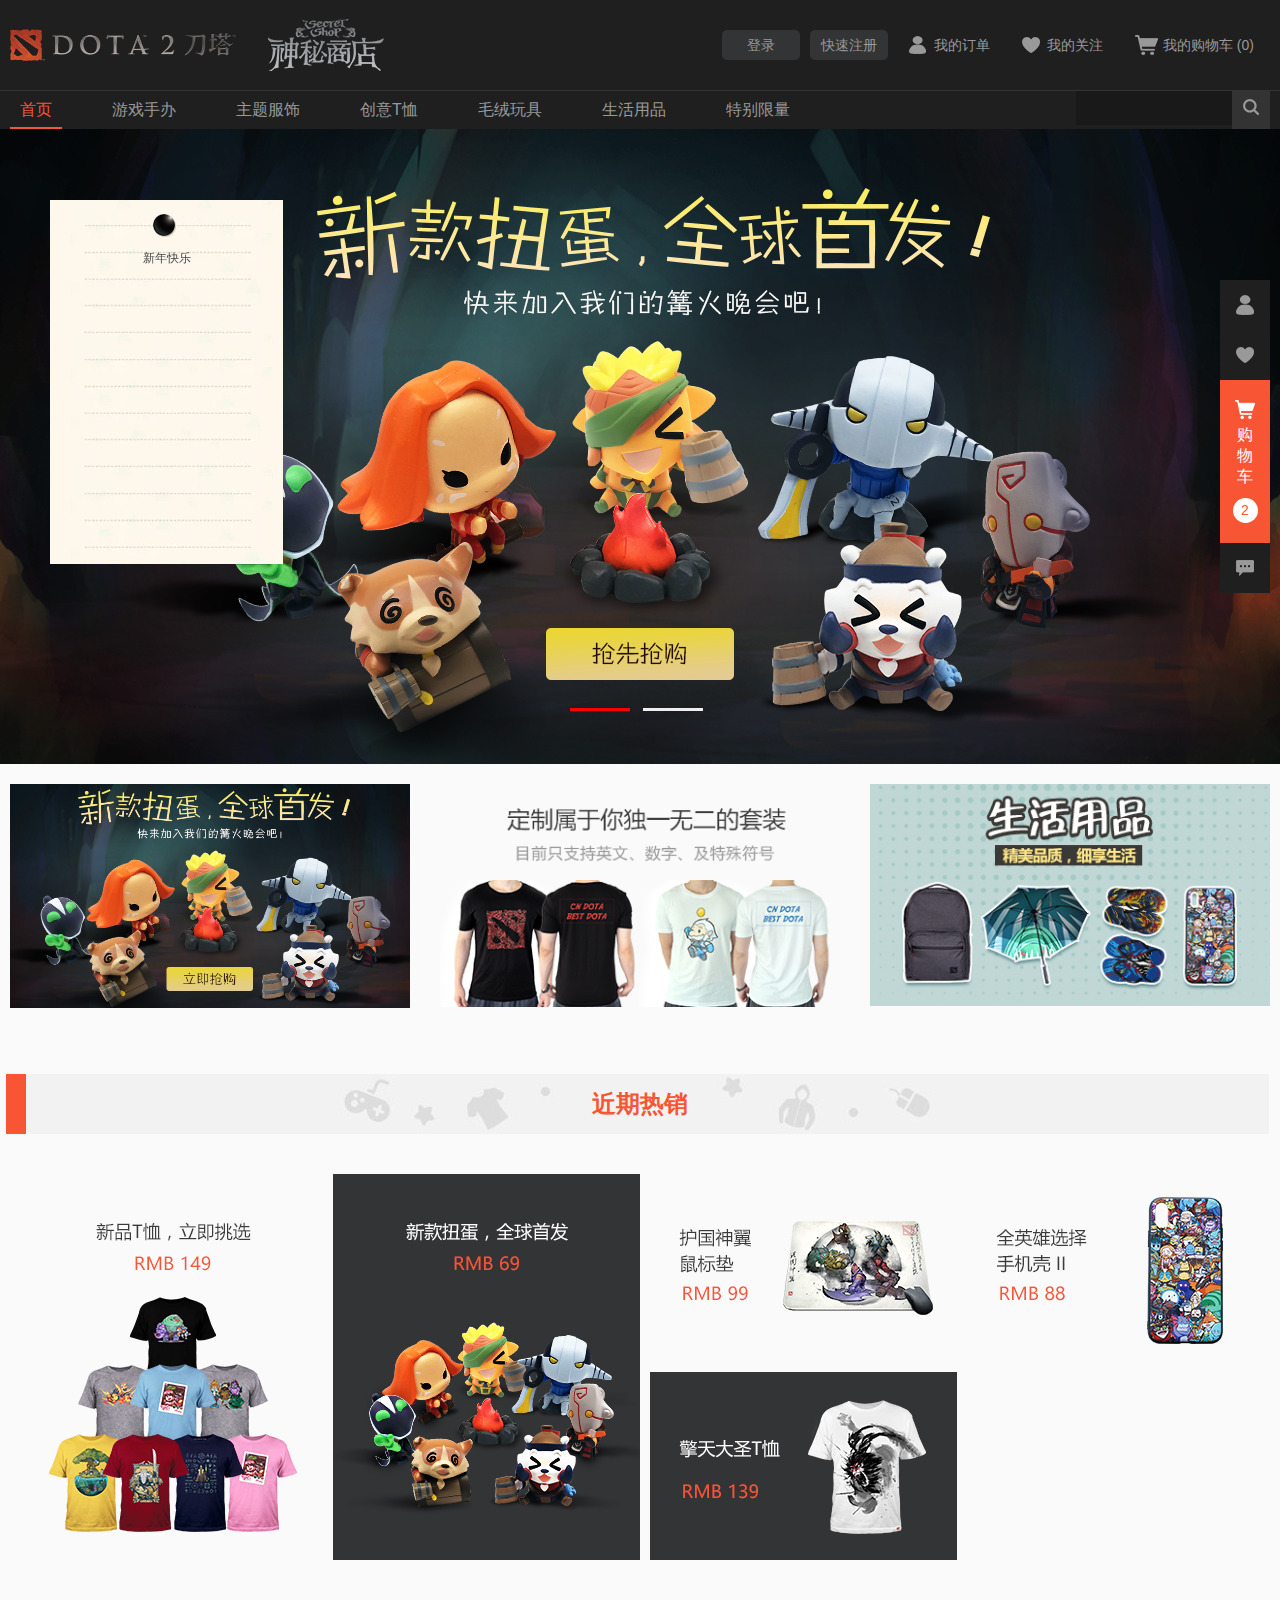
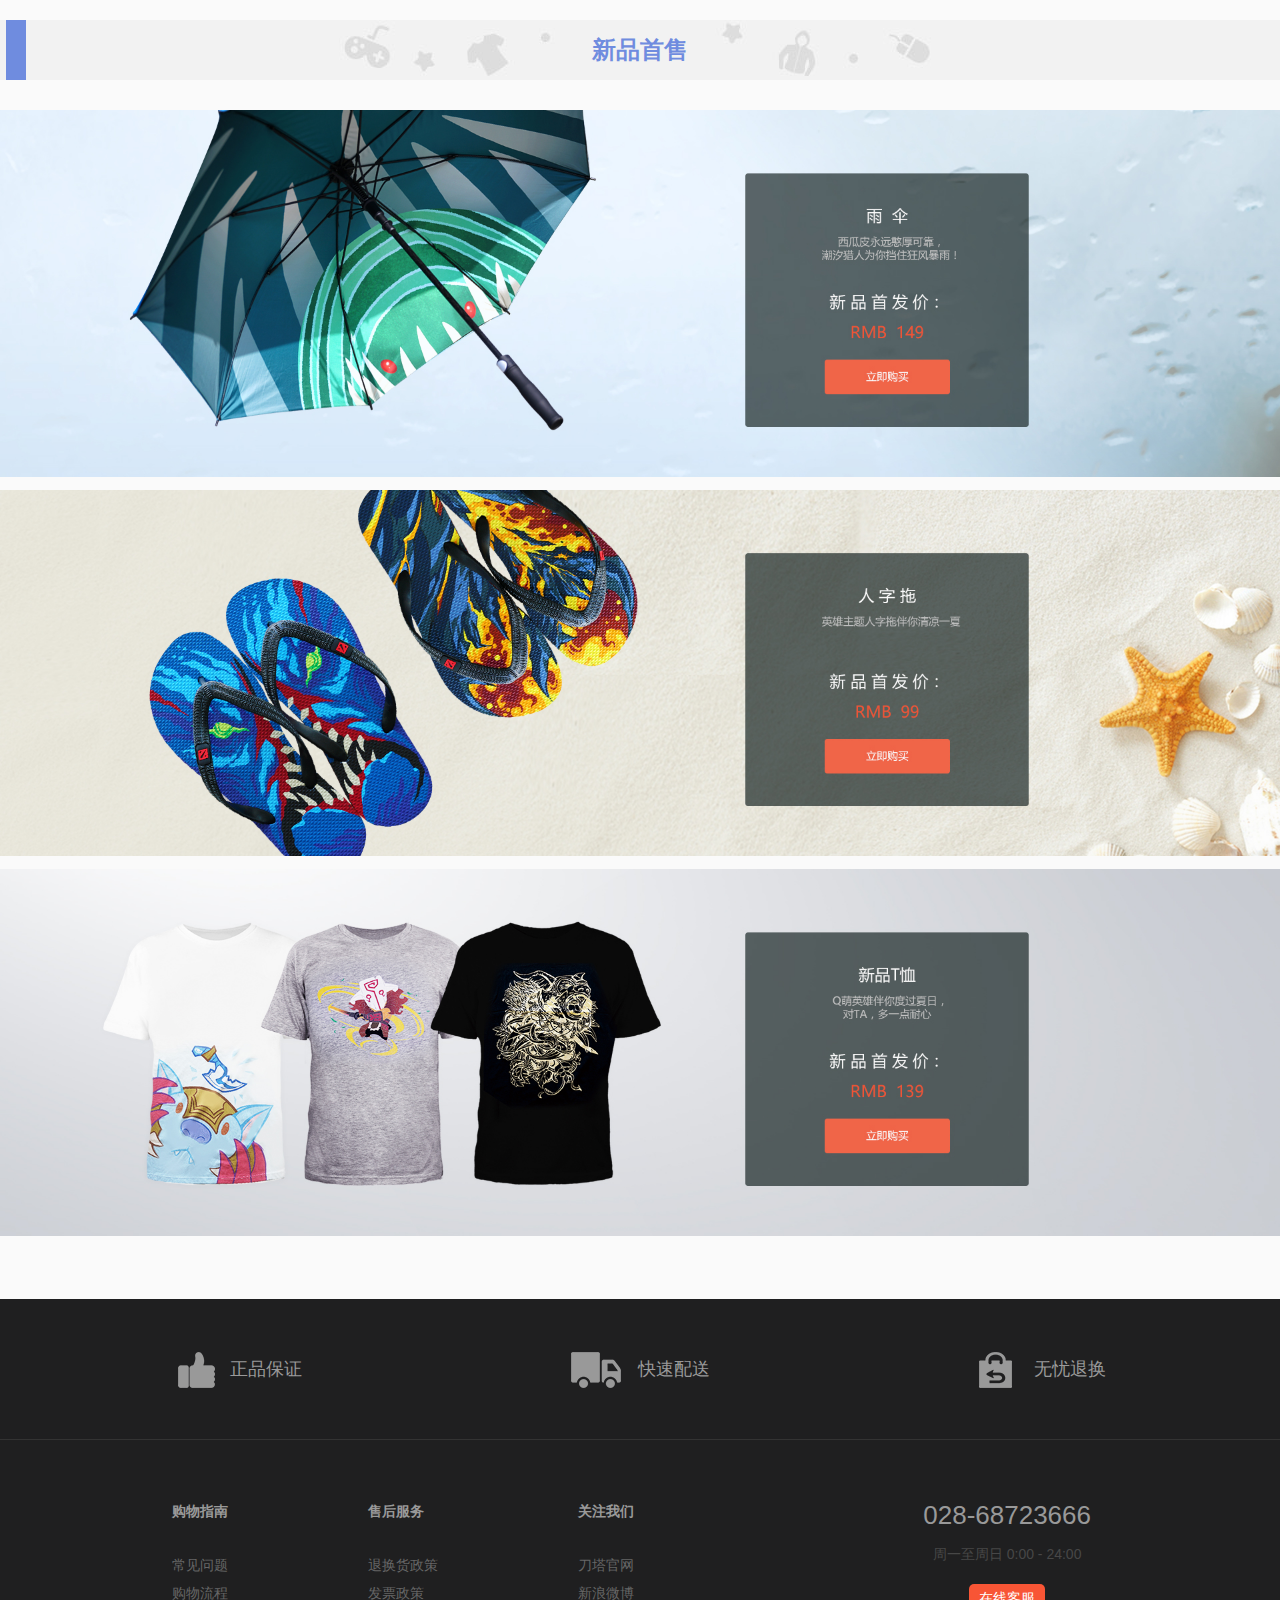
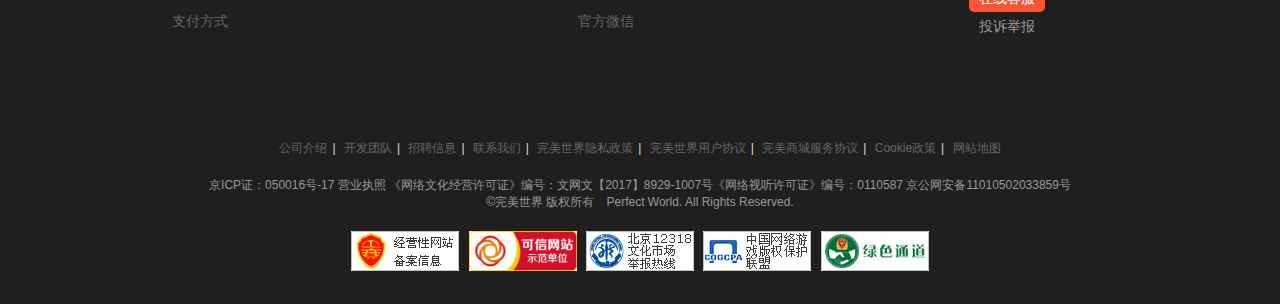
==== header.html @ 1861aa09 "首页提示框造型" ====
<!DOCTYPE html>
<html lang="en">
<head>
    <meta charset="UTF-8">
    <meta name="viewport" content="width=device-width, initial-scale=1.0">
    <meta http-equiv="X-UA-Compatible" content="ie=edge">
    <meta name="author" content="Design:Yimei.Xu;Web Layout:Jiangbo.Yuan">
    <title>首页</title>
    <link rel="stylesheet" href="css/dota2_base.css">
    <link rel="stylesheet" href="css/header.css">
</head>
<body>
    <div class="wrap_dota2">
        <div class="wrap_dota2-top-col">
            <div class="wrap_dota2-top">
                <div class="wrap_dota2-logo-dota2">
                    <a href="index.html" target="_blank">
                        <img src="img/index/header/logo-dota2.png" alt="">
                    </a>
                </div>
                <div class="wrap_dota2-logo-shop">
                    <a href="/" target="_blank">
                        <img src="img/index/header/logo-shop.png" alt="">
                    </a>
                </div>
                <div class="wrap_dota2-user-info">
                    <span class="dota2_user_info">
                        <a href="javascript:;" class="user-info-btn user-reg needLogin">登录</a>
                        <a href="#" class="user-info-btn user-reg">快速注册</a>
                    </span>
                    <a href="/user/order" class="myorder needLogin" target="_blank">我的订单</a>
                    <a href="/user/order" class="myfavorite needLogin" target="_blank">我的关注</a>
                    <a href="/user/order" class="mycart top_cart_btn" target="_blank">我的购物车 (<span class="cartNum">0</span>)</a>
                </div>
                <div class="mycart-list top_cart_list">
                    <p class="default">购物车里暂无商品</p>
                </div>
            </div>
            <div class="wrap_dota2-top-nav">
                <a href="/" class="on">首页</a>
                <a href="#">游戏手办</a>
                <a href="#">主题服饰</a>
                <a href="#">创意T恤</a>
                <a href="/product/list?cid=2">毛绒玩具</a>
                <a href="/product/list?cid=3">生活用品</a>
                <a href="/product/list?cid=4">特别限量</a>
                <div class="wrap_dota2-top-search">
                    <input type="text" data-old-key value="">
                    <a href="javascript:;" class="btn-search"></a>
                </div>
            </div>
        </div>
        <div class="wrap_dota2-float-nav">
            <a href="/user/profile" target="_blank" title="个人中心" class="float-nav-btn float-nav-people needLogin"></a>
            <a href="/user/fav" target="_blank" title="我的关注" class="float-nav-btn float-nav-heart needLogin"></a>
            <a href="/cart/" target="_blank" class="float-nav-shop-btn">
                购<br>物<br>车<span class="cartNum">2</span>
            </a>
            <a href="#" title="在线客服" class="float-nav-btn float-nav-talk needLogin"></a>
        </div>
        <div class="lunbo-banner">
            <div class="lunbo-box">
                <ul>
                    <li class="show">
                        <a href="#">
                            <img src="img/index/lunbo01.jpg" alt="">
                        </a>
                    </li>
                    <li>
                        <a href="#">
                            <img src="img/index/lunbo02.jpg" alt="">
                        </a>
                    </li>
                </ul>
                <div class="ind">
                    <span class="on"></span>   
                    <span></span>
                </div>
            </div>
        </div>
        <div class="new-goods">
            <ul>
                <li>
                    <a href="#">
                        <img src="img/index/g01.png" alt="">
                    </a>
                </li>
                <li>
                    <a href="#">
                        <img src="img/index/g02.png" alt="">
                    </a>
                </li>
                <li>
                    <a href="#">
                        <img src="img/index/g03.jpg" alt="">
                    </a>
                </li>
            </ul>
        </div>
        <div class="hot-products">
            <div class="title">近期热销</div>
            <div class="products">
                <a href="#"><img src="img/index/rx01.jpg" alt=""></a>
                <a href="#"><img src="img/index/rx02.jpg" alt=""></a>
                <a href="#"><img src="img/index/rx03.jpg" alt=""></a>
                <a href="#"><img src="img/index/rx04.jpg" alt=""></a>
                <a href="#"><img src="img/index/rx05.jpg" alt=""></a>
            </div>
        </div>
        <div class="first-sale">
            <div class="title-bg"> 
                <div class="title">新品首售</div>
            </div>
            <ul>
                <li><a href="#"><img src="img/index/new01.jpg"></a></li>
                <li><a href="#"><img src="img/index/new02.jpg"></a></li>
                <li><a href="#"><img src="img/index/new03.jpg"></a></li>
            </ul>
        </div>
    </div>
    <!--左侧悬浮提示框-->
    <div class="float-left-prompt">
        <div class="prompt-title">
            新年快乐
        </div>
        <div class="prompt-content"></div>
    </div>
    <!--页脚-->
    <footer class="footer">
        <div class="top-outer">
            <div class="top-inner">
                <ul>
                    <li>
                        <img src="img/index/icon-zan.png">
                        <span>正品保证</span>
                    </li>
                    <li>
                        <img src="img/index/icon-car.png">
                        <span>快速配送</span>
                    </li>
                    <li>
                        <img src="img/index/icon-change.png">
                        <span>无忧退换</span>
                    </li>
                </ul>
            </div>
        </div>
        <div class="middle-outer">
            <ul>
                <li>
                    <h4>购物指南</h4>
                    <ul>
                        <li><a href="#">常见问题</a></li>
                        <li><a href="#">购物流程</a></li>
                        <li><a href="#">支付方式</a></li>
                    </ul>
                </li>
                <li>
                    <h4>售后服务</h4>
                    <ul>
                        <li><a href="#">退换货政策</a></li>
                        <li><a href="#">发票政策</a></li>
                    </ul>
                </li>
                <li>
                    <h4>关注我们</h4>
                    <ul>
                        <li><a href="#">刀塔官网</a></li>
                        <li><a href="#">新浪微博</a></li>
                        <li><a href="#">官方微信</a></li>
                    </ul>
                </li>
            </ul>
            <div class="contact-info">
                <h3>028-68723666</h3>
                <p>周一至周日 0:00 - 24:00</p>
                <div><a href="#" class="kf">在线客服</a></div>
                <div><a href="#">投诉举报</a></div>
            </div>
        </div>
        <div class="bottom-outer">
            <p>
                <a href="#">公司介绍</a><span>|</span>
                <a href="#">开发团队</a><span>|</span>
                <a href="#">招聘信息</a><span>|</span>
                <a href="#">联系我们</a><span>|</span>
                <a href="#">完美世界隐私政策</a><span>|</span>
                <a href="#">完美世界用户协议</a><span>|</span>
                <a href="#">完美商城服务协议</a><span>|</span>
                <a href="#">Cookie政策</a><span>|</span>
                <a href="#">网站地图</a>
            </p>
            <p>京ICP证：050016号-17 营业执照 《网络文化经营许可证》编号：文网文【2017】8929-1007号《网络视听许可证》编号：0110587 京公网安备11010502033859号<br>
                ©完美世界 版权所有　Perfect World. All Rights Reserved.</p>
            <p>
                <a href="#"><img src="img/index/copyright01.jpg"></a>
                <a href="#"><img src="img/index/copyright02.jpg"></a>
                <a href="#"><img src="img/index/copyright03.jpg"></a>
                <a href="#"><img src="img/index/copyright04.jpg"></a>
                <a href="#"><img src="img/index/copyright05.jpg"></a>
            </p>
        </div>
    </footer>
    <script src="./js/jquery-1.11.3.js"></script>
    <script src="./js/header.js"></script>
</body>
</html>
---- css/dota2_base.css ----
html,body,div,p,h1,h2,h3,h4,h5,h6,ul,ol,li,pre,dl,dt,dd,form,input,button,textarea,option,img,a,select,textarea,span,em,strong,b,i{
    margin:0;padding:0;
}
ul,li,div,dl,dt,dd{
    list-style:none;
}
html,body{
    width:100%;
    height:100%;
}
body{
    font-size:12px;
    font-family: "Microsoft YaHei",Verdana,Geneva,sans-serif,\5b8b\4f53;
    background-color:#fafafa;
    min-width:1260px;
    color:#474747;
}
a{
    outline:0;
    text-decoration: none;
}
a:hover,a.on{
    text-decoration:none;
    color:#e90404;
}
textarea,input{
    resize:none;
    outline:0;
}
h1,h2,h3,h4,h5,h6,button,input,select,textarea{
    font-size:100%;
    font-weight:normal;
}
---- css/header.css ----
.wrap_dota2{
    min-width:1260px;
    max-width:1920px;
    margin:124px auto 0;
    overflow:hidden;
}
/************************1.顶部导航栏*/
.wrap_dota2-top-col{
    width:100%;
    position:fixed;
    top:0;
    left:0;
    z-index:1000;
    background-color:#1f1f20;
    min-width:1260px;
}
/********1.1 顶部log部分*/
.wrap_dota2-top{
    width:100%;
    height:90px;
    position:relative;
    border-bottom:1px solid #333;
}
/*  dota2 logo*/
.wrap_dota2-logo-dota2{
    position:absolute;
    left:50%;
    top:50%;
    width:226px;
    height:32px;
    margin-top: -16px;
    margin-left:-630px;
}
/* 神秘商店 logo*/
.wrap_dota2-logo-shop{
    position:absolute;
    left:50%;
    top:50%;
    width:132px;
    height:64px;
    margin-left:-380px;
    margin-top:-32px;
}
/* 右侧a标签:span(2个a标签，按钮)和3个a标签*/
.wrap_dota2-user-info{
    position: absolute;
    top:50%;
    right:50%;
    height:30px;
    line-height:30px;
    margin-top:-15px;
    margin-right:-630px;
}
/* span中的的a标签按钮设置统一的样式*/
.wrap_dota2-user-info a{
    float:left;             /*统一变为块级元素*/
    color:#999;
    font-size:14px;
    margin:0 16px;
    height:100%;
}
/*user-reg:背景颜色和字体颜色*/
.wrap_dota2-user-info a.user-reg{
    background-color:#333435;
    color:#999;
}
/*user-reg:鼠标悬停时的样式:橘红色背景、白色字体*/
/*两个按钮由user-reg统一设置*/
.wrap_dota2-user-info a.user-reg:hover{
    background-color:#f85535;
    color:#fff;
}
.wrap_dota2-user-info a.user-info-btn{
    margin:0 5px;
    width:78px;
    border-radius:5px;
    font-size:14px;
    text-align:center;
}
/*span 后的a标签样式*/
.wrap_dota2-user-info .myorder{
    background:url("../img/index/header/icon-people2.png") 0 50% no-repeat;
    padding-left:25px;
}
.wrap_dota2-user-info .myfavorite{
    background:url("../img/index/header/icon-heart.png") 0 50% no-repeat;
    padding-left:25px;
}
.wrap_dota2-user-info .mycart{
    background:url("../img/index/header/icon-cart.png") 0 50% no-repeat;
    padding-left:28px;
}
/*span 后的a标签鼠标悬停时的样式：更换背景图，字体颜色*/
.wrap_dota2-user-info .myorder:hover{
    background:url("../img/index/header/icon-people2-hov.png") 0 50% no-repeat;
    color:#f85535;
}
.wrap_dota2-user-info .myfavorite:hover{
    background:url("../img/index/header/icon-heart-hov2.png") 0 50% no-repeat;
    color:#f85535;
}
.wrap_dota2-user-info .mycart:hover,.wrap_dota2-user-info .on{
    background:url("../img/index/header/icon-cart-hov.png") 0 50% no-repeat;
    color:#f85535;
}
/*隐藏的购物车片段*/
.wrap_dota2-top .mycart-list{
    display:none;
    width:350px;
    min-height:100px;
    top:91px;
    right:50%;
    margin-right:-630px;
    position:absolute;
    background:#282829;
    z-index:100;
}
.wrap_dota2-top .mycart-list .default{
    text-align:center;
    line-height:100px;
    color:#999;
}
/********1.2 底部导航部分*/
.wrap_dota2-top-nav{
    width:1260px;
    height:38px;
    margin:0 auto;
    line-height:38px;
    overflow: hidden;
}
/*nav中的a标签统一样式*/
.wrap_dota2-top-nav a{
    float:left;
    margin-right:40px;
    padding:0 10px;
    height:38px;
    text-align: center;
    color:#999;
    font-size:16px;
    position:relative;
}
/*左边导航*/
.wrap_dota2-top-nav a:hover,.wrap_dota2-top-nav a.on{
    color:#f85535;
}
.wrap_dota2-top-nav a:hover:after,.wrap_dota2-top-nav a.on:after{
    display:block;
    content:'';
    position: absolute;
    left:0;
    bottom:0;
    width:100%;
    height:2px;
    background-color: #f85535;
}
/*右边搜索框*/
.wrap_dota2-top-search{
    float:right;
    margin-left:30px;
}
.wrap_dota2-top-search input{
    float:left;
    width:156px;
    height:34px;
    line-height:34px;
    background-color:#191919;
    border:0;
    color:#666;
    text-indent:15px;
}
.wrap_dota2-top-search a{
    margin:0;
    width:38px;
    height:38px;
    background: #333 url("../img/index/header/icon-search.png") no-repeat center 8px;
    padding:0;
}
/************************2.右侧购物车浮动框*/
.wrap_dota2-float-nav{
    position:fixed;
    top:50%;
    right:10px;
    width:50px;
    margin-top:-170px;
    overflow: hidden;
    z-index:999;
}
/*浮动导航中a的样式：浮动变为块，宽50px*/
.wrap_dota2-float-nav a{
    float:left;
    width:50px;
}
/*float-nav-btn 高50px,背景颜色，背景重复，背景居中*/
.wrap_dota2-float-nav a.float-nav-btn{
    height:50px;
    background-color:#1f1f20;
    background-repeat:no-repeat;
    background-position: center;
} 
/*2.1背景图片*/
.wrap_dota2-float-nav a.float-nav-people{
    background-image:url("../img/index/header/icon-people.png");
}
.wrap_dota2-float-nav a.float-nav-people:hover{
    background-image:url("../img/index/header/icon-people-hov.png");
}
/*2.2背景图片*/
.wrap_dota2-float-nav a.float-nav-heart{
    background-image:url("../img/index/header/icon-heart.png");
}
.wrap_dota2-float-nav a.float-nav-heart:hover{
    background-image:url("../img/index/header/icon-heart-hov.png");
}
/*2.3购物车*/
.wrap_dota2-float-nav a.float-nav-shop-btn{
    padding:45px 0 20px;
    background:#f85535 url("../img/index/header/icon-shop.png") center 20px no-repeat;
    color:#fff;
    text-align:center;
    font-size:16px;
}
.wrap_dota2-float-nav a.float-nav-shop-btn:hover{
    background-color:#ff7357;
}
.wrap_dota2-float-nav a.float-nav-shop-btn span{
    margin:10px auto 0;
    display:block;
    font-size:14px;
    color:#f85535;
    background-color:#fff;
    width:25px;
    height:25px;
    border-radius:50%;
    text-align:center;
    line-height: 25px;
}
/*2.4客服*/
.wrap_dota2-float-nav a.float-nav-talk{
    background-image:url("../img/index/header/icon-talk.png");
}
.wrap_dota2-float-nav a.float-nav-talk:hover{
    background-image:url("../img/index/header/icon-talk-hov.png");
}

/**轮播图**/
.lunbo-banner{
    width:100%;
    height:640px;
    position: relative;
    overflow: hidden;
}
.lunbo-banner .lunbo-box{
    position: absolute;
    left:50%;
    top:0;
    width:1920px;
    margin-left:-960px;
    height:100%;
}
.lunbo-box li{
    position: absolute;
    top:0;
    left:0;
    display:none;
}
.lunbo-box li.show{
    display:block;
}
.lunbo-box li img{
    width:100%;
    height: 640px;
}
.lunbo-box .ind{
    position: absolute;
    bottom:50px;
    left:50%;
    margin-left:-70px;
}
.lunbo-box .ind>span{
    width:60px;
    height:3px;
    background-color:#eee;
    display: inline-block;
    margin-right:10px;
}
.lunbo-box .ind>span.on{
    background-color:red;
}
/**/
.new-goods{
    width:1260px;
    overflow:hidden;
    margin:20px auto;
}
.new-goods::before{
    content:"";
    display: table;
}
.new-goods li{
    width:400px;
    height:230px;
    float:left;
    margin-right:30px;
    overflow-x:hidden;
}
.new-goods li:nth-child(3){
    margin-right:0px;
}
.new-goods li img{
    width:100%;
}
.new-goods li:hover img{
    transform: scale(1.02);
}
/***************近期热销栏************/
.hot-products{
    width:1268px;
    margin:60px auto 0;
    overflow: hidden;
}
.title{
    text-align:center;
    font-size:24px;
    font-weight: bold;
    color:#f85535;
    height:60px;
    line-height:60px;
    background:url(../img/index/title-bg.jpg) center center no-repeat;
    position: relative;
    margin-bottom:30px;
}
.title::before{
    content:"";
    display:block;
    width:20px;
    height:100%;
    background-color:#f85535;
    position: absolute;
    top:0;left:0;
}
.hot-products .products{
    width:1268px;
    overflow: hidden;
}
.hot-products .products img{
    float:left;
    margin-left:10px;
    margin-top:10px;
}
.hot-products .products img:hover{
    transform:scale(1.02);
}
/***************新品首售栏************/
.first-sale{
    margin: 60px 0px;
}
.first-sale .title-bg{
    width:100%;
    background-color:#f2f2f2;
}
.first-sale .title{
    width:1268px;
    color:#6f8cdf;
    margin:0 auto 30px;
}
.first-sale .title::before{
    background-color:#6f8cdf;
}
.first-sale li{
    margin:10px auto 0;
}
.first-sale img{
    width:100%;
}
/**************左侧悬浮框*********/
.float-left-prompt{
    width:193px;
    height:265px;
    position:fixed;
    top:200px;
    left:50px;
    padding:50px 20px;
    background:url(../img/index/bull_bg.png) no-repeat center top;
    text-align:center;
}

/**************footer*********/
.footer{
    width:100%;
    background-color:#1f1f20;
    overflow: hidden;
}
/***三部分：第一部分*******/
.top-outer{
    width:100%;
    height:100px;
    border-bottom:1px solid #333;
    padding:20px 0;
}
.top-outer
.top-inner{
    width:1200px;
    margin:0 auto;
}
.top-inner ul li{
    float:left;
    width:400px;
    height:100px;
    line-height:100px;
    text-align: center;
    font-size:18px;
    color:#999;
}
.top-inner ul li img{
    margin-right:10px;
    vertical-align: middle;
}
/***三部分：第二部分********/
.middle-outer{
    width:1200px;
    margin:60px auto 100px;
    overflow:hidden;
    font-size:14px;
}
/*左侧列表*/
.middle-outer>ul{
    margin-left:132px;
    float:left;
    margin-top:3px;
}
.middle-outer>ul>li{
    float:left;
    margin-right:140px;
}
.middle-outer>ul>li h4{
    margin-bottom:30px;
    color:#999;
    font-weight: bold;
}
.middle-outer li li{
    height:2em;
    line-height:2em;
}
.middle-outer li li>a{
    color:#666;
}
.middle-outer li li>a:hover{
    text-decoration: underline;
}
/*右侧联系方式*/
.contact-info{
    float:right;
    text-align: center;
    margin-right:149px;
}
.contact-info h3{
    color:#999;
    font-size:26px;
    margin-bottom: 15px;
}
.contact-info p{
    margin-bottom:20px;
}
.content-info div{
    text-align:center;
}
.contact-info a{
    display: inline-block;
    color:#999;
    height:2em;
    line-height:2em;
    padding:0 10px;
    border-radius: 5px;   
}
.contact-info a.kf{
    background-color:#f85535;
    color:#fff;
}
.contact-info a:hover{
    text-decoration: underline;
}
/*三部分：第三部分*/
.bottom-outer{
    width:1200px;
    margin:25px auto 30px;
    text-align:center;
}
.bottom-outer p:first-child span{
    margin-left:5px;
    margin-right:5px;
    color:#ddd;
}
.bottom-outer a{
    color:#666;
}
.bottom-outer a:hover{
    color:#e90404;
}
.bottom-outer p:first-child+p{
    margin:20px 0;
    color:#999;
}
.bottom-outer p:last-child a{
    margin:0 3px;
}
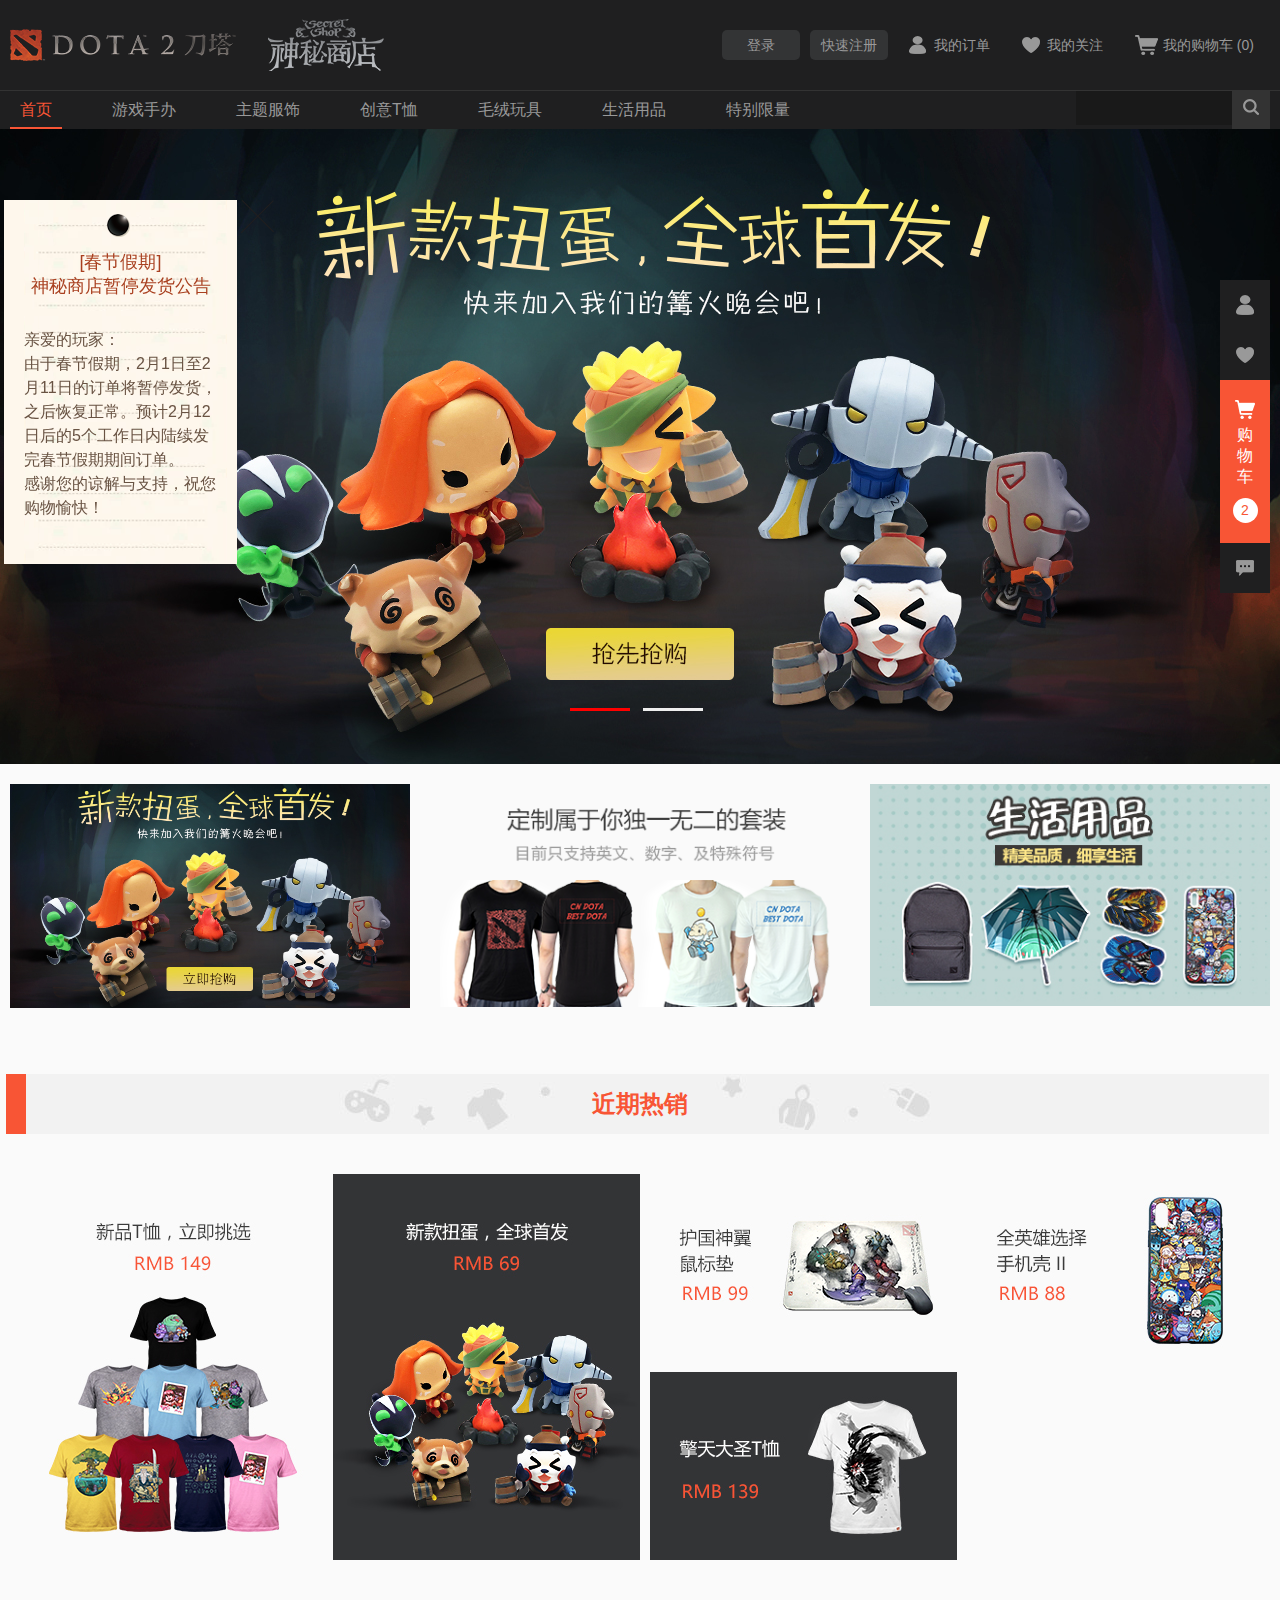
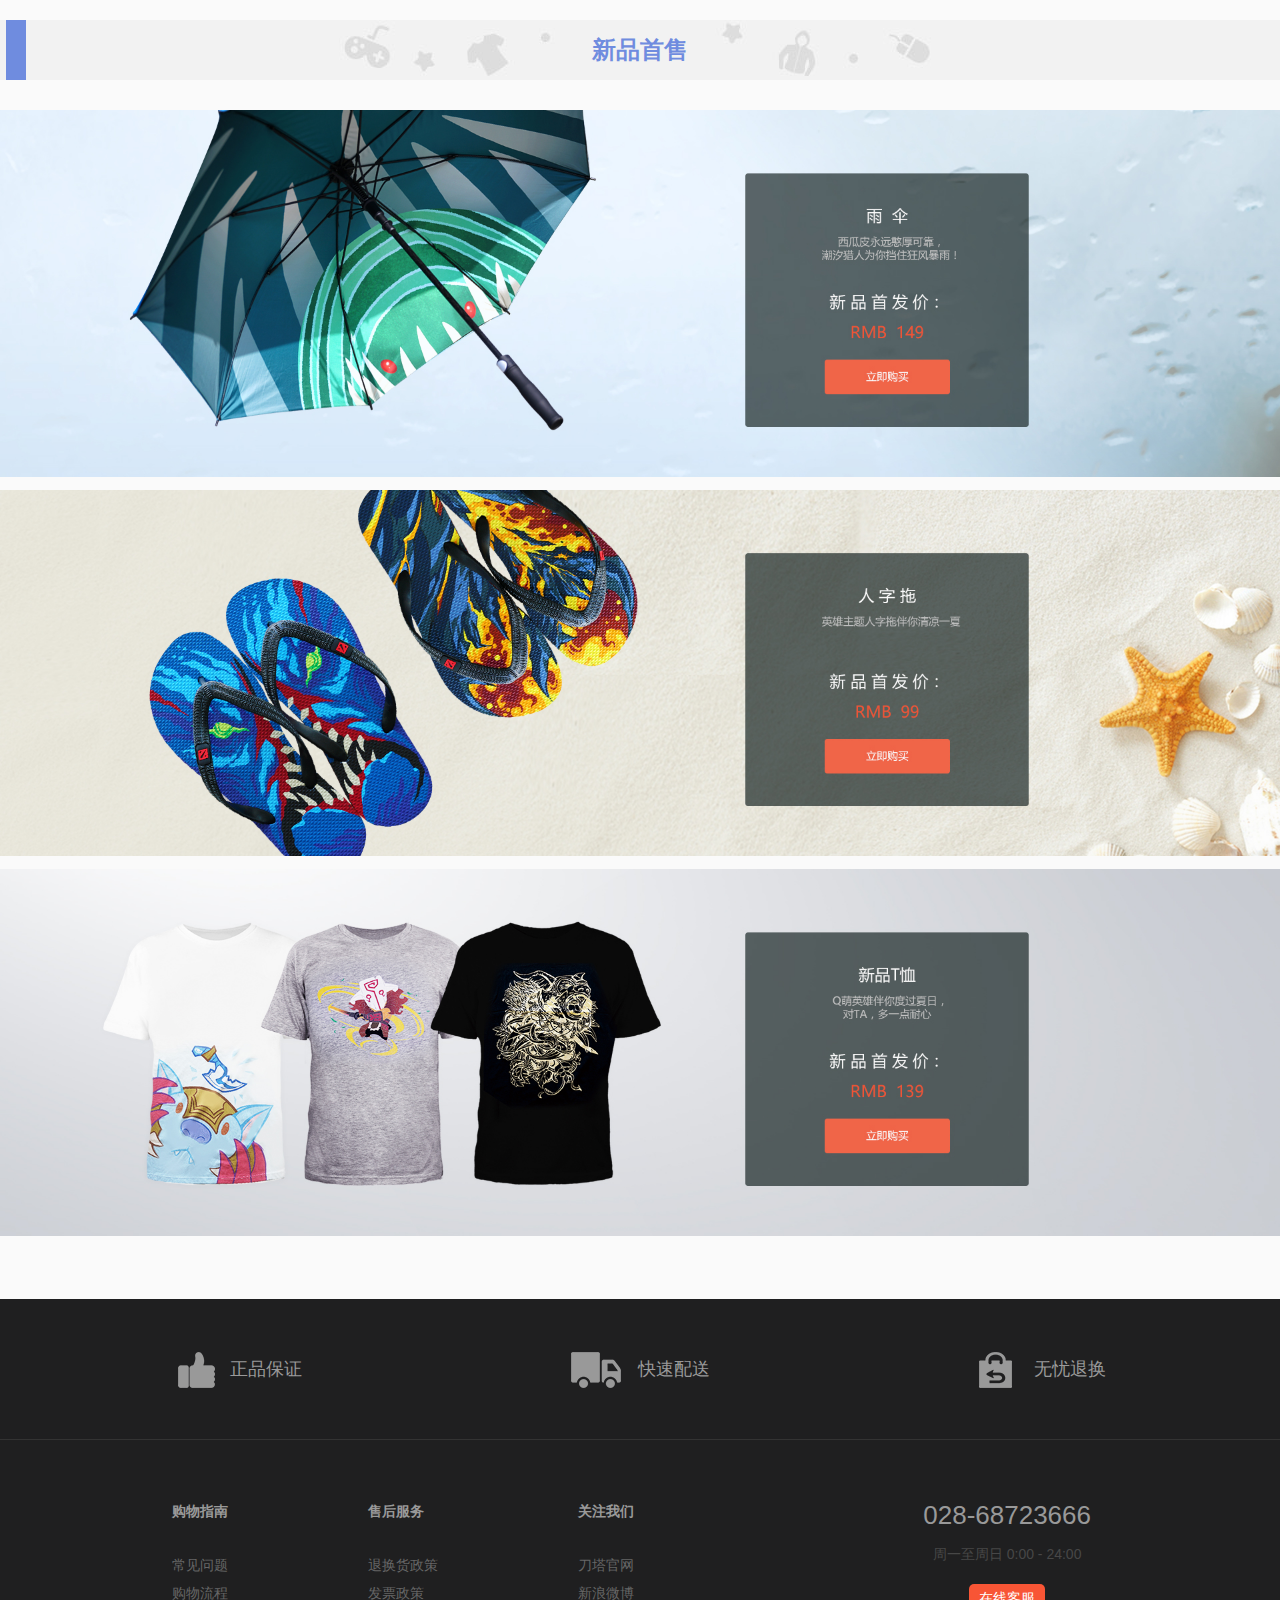
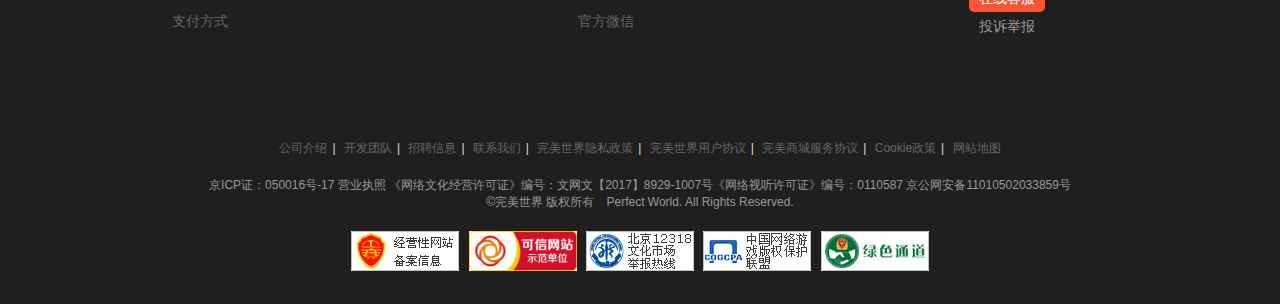
==== commit 536567a0: "完成公告，整理图片" ====
--- a/header.html
+++ b/header.html
@@ -120,10 +120,16 @@
     </div>
     <!--左侧悬浮提示框-->
     <div class="float-left-prompt">
+        <a href="javascript:;" class="close"></a>
         <div class="prompt-title">
-            新年快乐
-        </div>
-        <div class="prompt-content"></div>
+            [春节假期]<br>
+            神秘商店暂停发货公告
+        </div>
+        <div class="prompt-content">
+            亲爱的玩家：<br>
+            由于春节假期，2月1日至2月11日的订单将暂停发货，之后恢复正常。预计2月12日后的5个工作日内陆续发完春节假期期间订单。<br>
+            感谢您的谅解与支持，祝您购物愉快！          
+        </div>
     </div>
     <!--页脚-->
     <footer class="footer">
--- a/css/header.css
+++ b/css/header.css
@@ -375,15 +375,33 @@
 /**************左侧悬浮框*********/
 .float-left-prompt{
     width:193px;
-    height:265px;
+    height:292px;
     position:fixed;
     top:200px;
-    left:50px;
-    padding:50px 20px;
+    left:0;
+    padding:50px 24px;
     background:url(../img/index/bull_bg.png) no-repeat center top;
-    text-align:center;
-}
-
+}
+.float-left-prompt .close{
+    width:33px;
+    height:33px;
+    background:url("../img/index/left-float-close.png") no-repeat;
+    position: absolute;
+    top:0;
+    right:-33px;
+}
+.float-left-prompt .prompt-title{
+    font-size:18px;
+    line-height:24px;
+    color:#a94020;
+    text-align:center;
+    margin-bottom:30px;
+}
+.float-left-prompt .prompt-content{
+    font-size:16px;
+    line-height:24px;
+    color:#695343;
+}
 /**************footer*********/
 .footer{
     width:100%;
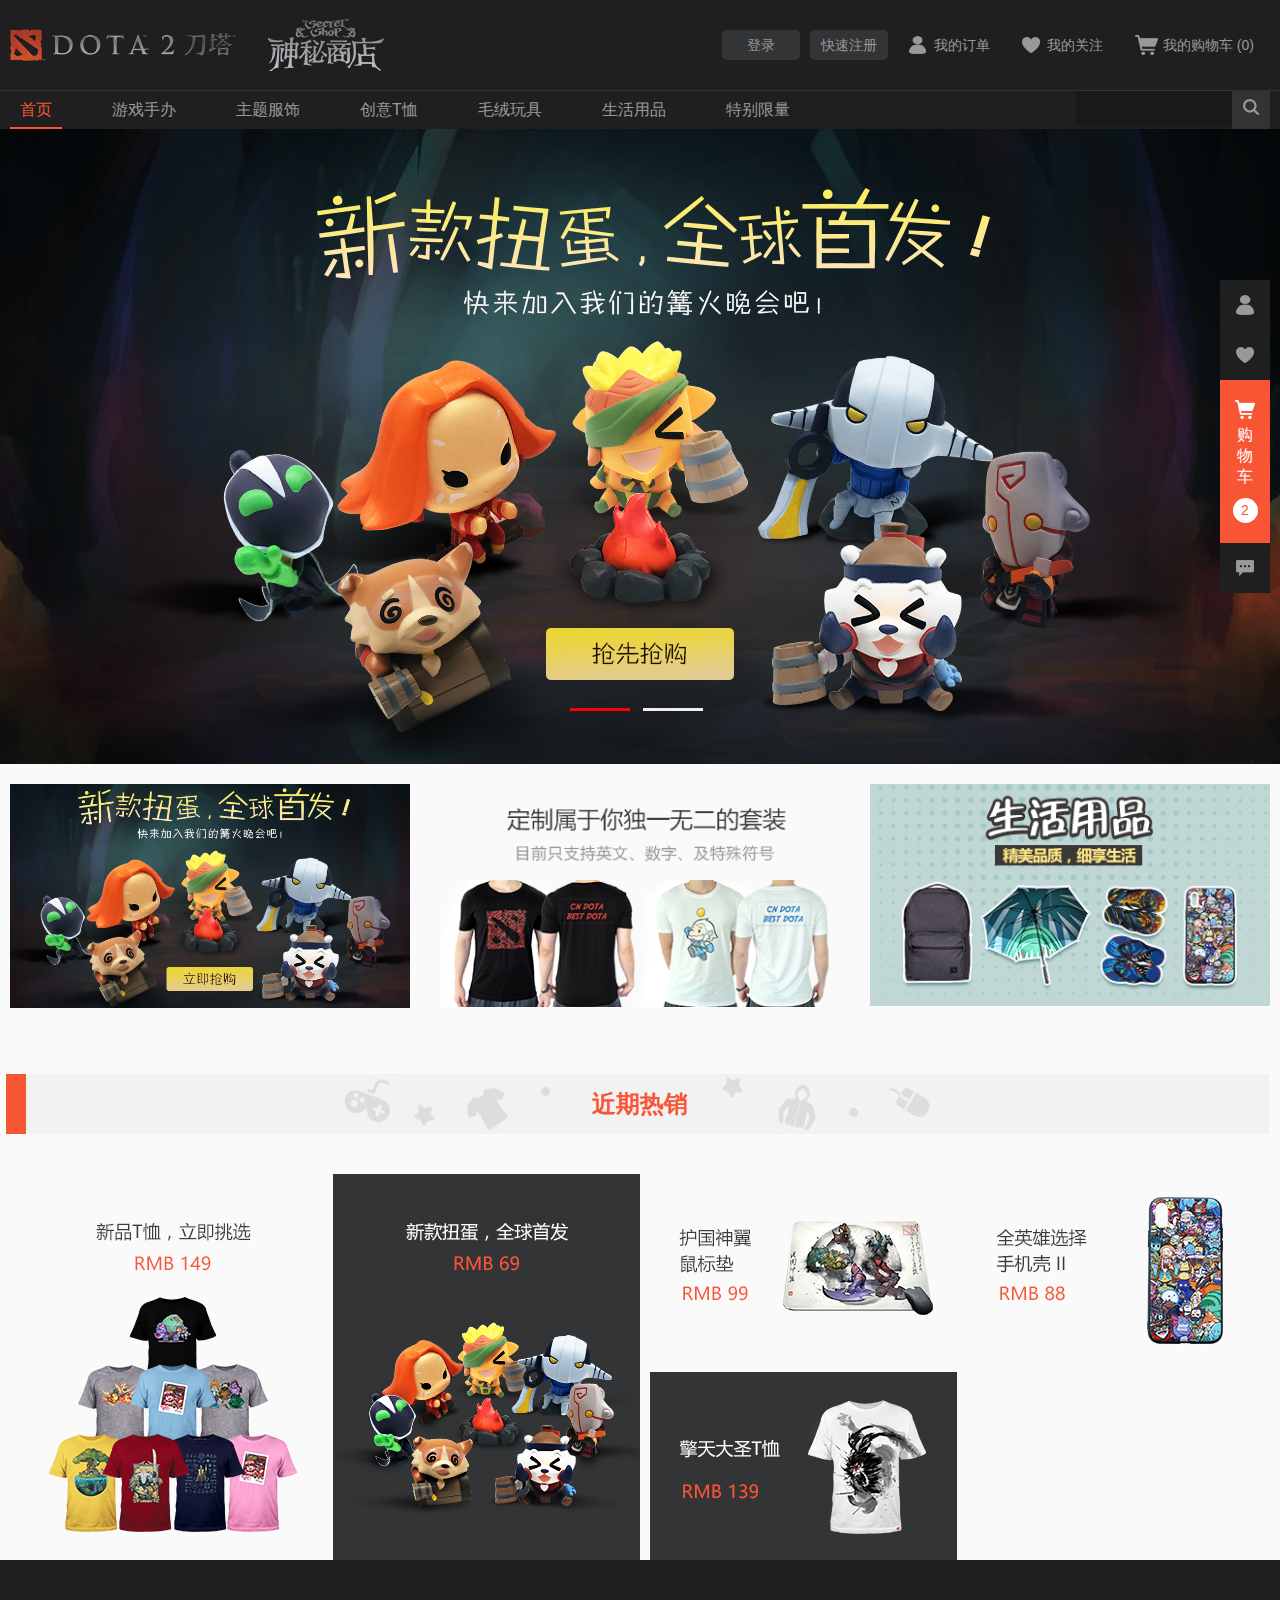
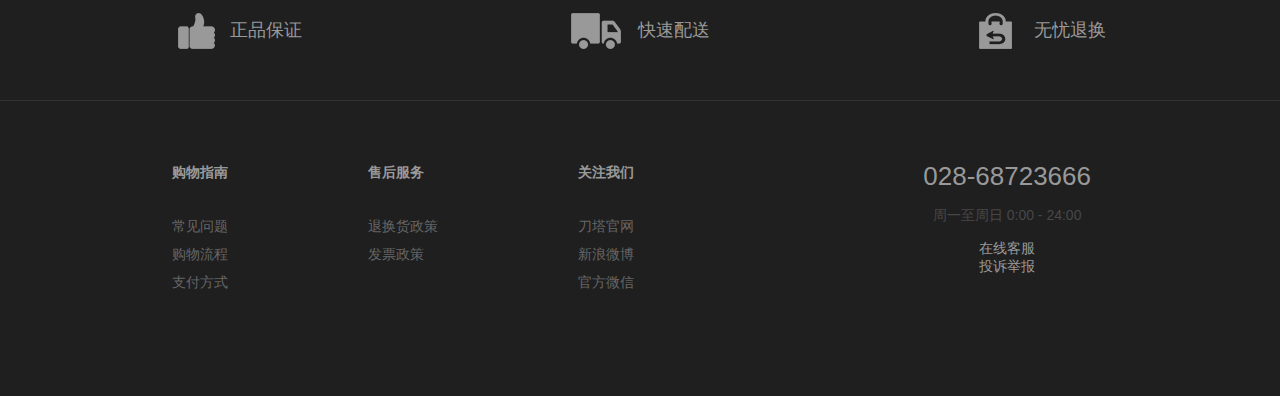
==== commit 8ce3c54b: "以前更改" ====
--- a/header.html
+++ b/header.html
@@ -4,8 +4,7 @@
     <meta charset="UTF-8">
     <meta name="viewport" content="width=device-width, initial-scale=1.0">
     <meta http-equiv="X-UA-Compatible" content="ie=edge">
-    <meta name="author" content="Design:Yimei.Xu;Web Layout:Jiangbo.Yuan">
-    <title>首页</title>
+    <title>Document</title>
     <link rel="stylesheet" href="css/dota2_base.css">
     <link rel="stylesheet" href="css/header.css">
 </head>
@@ -107,29 +106,6 @@
                 <a href="#"><img src="img/index/rx05.jpg" alt=""></a>
             </div>
         </div>
-        <div class="first-sale">
-            <div class="title-bg"> 
-                <div class="title">新品首售</div>
-            </div>
-            <ul>
-                <li><a href="#"><img src="img/index/new01.jpg"></a></li>
-                <li><a href="#"><img src="img/index/new02.jpg"></a></li>
-                <li><a href="#"><img src="img/index/new03.jpg"></a></li>
-            </ul>
-        </div>
-    </div>
-    <!--左侧悬浮提示框-->
-    <div class="float-left-prompt">
-        <a href="javascript:;" class="close"></a>
-        <div class="prompt-title">
-            [春节假期]<br>
-            神秘商店暂停发货公告
-        </div>
-        <div class="prompt-content">
-            亲爱的玩家：<br>
-            由于春节假期，2月1日至2月11日的订单将暂停发货，之后恢复正常。预计2月12日后的5个工作日内陆续发完春节假期期间订单。<br>
-            感谢您的谅解与支持，祝您购物愉快！          
-        </div>
     </div>
     <!--页脚-->
     <footer class="footer">
@@ -180,31 +156,9 @@
             <div class="contact-info">
                 <h3>028-68723666</h3>
                 <p>周一至周日 0:00 - 24:00</p>
-                <div><a href="#" class="kf">在线客服</a></div>
-                <div><a href="#">投诉举报</a></div>
+                <a href="#">在线客服</a>
+                <a href="#">投诉举报</a>
             </div>
-        </div>
-        <div class="bottom-outer">
-            <p>
-                <a href="#">公司介绍</a><span>|</span>
-                <a href="#">开发团队</a><span>|</span>
-                <a href="#">招聘信息</a><span>|</span>
-                <a href="#">联系我们</a><span>|</span>
-                <a href="#">完美世界隐私政策</a><span>|</span>
-                <a href="#">完美世界用户协议</a><span>|</span>
-                <a href="#">完美商城服务协议</a><span>|</span>
-                <a href="#">Cookie政策</a><span>|</span>
-                <a href="#">网站地图</a>
-            </p>
-            <p>京ICP证：050016号-17 营业执照 《网络文化经营许可证》编号：文网文【2017】8929-1007号《网络视听许可证》编号：0110587 京公网安备11010502033859号<br>
-                ©完美世界 版权所有　Perfect World. All Rights Reserved.</p>
-            <p>
-                <a href="#"><img src="img/index/copyright01.jpg"></a>
-                <a href="#"><img src="img/index/copyright02.jpg"></a>
-                <a href="#"><img src="img/index/copyright03.jpg"></a>
-                <a href="#"><img src="img/index/copyright04.jpg"></a>
-                <a href="#"><img src="img/index/copyright05.jpg"></a>
-            </p>
         </div>
     </footer>
     <script src="./js/jquery-1.11.3.js"></script>
--- a/css/dota2_base.css
+++ b/css/dota2_base.css
@@ -1,4 +1,4 @@
-html,body,div,p,h1,h2,h3,h4,h5,h6,ul,ol,li,pre,dl,dt,dd,form,input,button,textarea,option,img,a,select,textarea,span,em,strong,b,i{
+html,body,div,p,h1,h2,h3,h4,h5,h6,ul,ol,li,pre,dl,dt,dd,form,input,button,textarea,option,img,a,select,textarea,span,em,strong,b,i,font{
     margin:0;padding:0;
 }
 ul,li,div,dl,dt,dd{
@@ -18,6 +18,7 @@
 a{
     outline:0;
     text-decoration: none;
+    color:#666;
 }
 a:hover,a.on{
     text-decoration:none;
@@ -30,4 +31,8 @@
 h1,h2,h3,h4,h5,h6,button,input,select,textarea{
     font-size:100%;
     font-weight:normal;
+}
+font,em{
+    font-size:normal;
+    font-family:\5b8b\4f53;
 }--- a/css/header.css
+++ b/css/header.css
@@ -318,7 +318,7 @@
     margin:60px auto 0;
     overflow: hidden;
 }
-.title{
+.hot-products .title{
     text-align:center;
     font-size:24px;
     font-weight: bold;
@@ -329,7 +329,7 @@
     position: relative;
     margin-bottom:30px;
 }
-.title::before{
+.hot-products .title::before{
     content:"";
     display:block;
     width:20px;
@@ -347,75 +347,20 @@
     margin-left:10px;
     margin-top:10px;
 }
-.hot-products .products img:hover{
-    transform:scale(1.02);
-}
-/***************新品首售栏************/
-.first-sale{
-    margin: 60px 0px;
-}
-.first-sale .title-bg{
-    width:100%;
-    background-color:#f2f2f2;
-}
-.first-sale .title{
-    width:1268px;
-    color:#6f8cdf;
-    margin:0 auto 30px;
-}
-.first-sale .title::before{
-    background-color:#6f8cdf;
-}
-.first-sale li{
-    margin:10px auto 0;
-}
-.first-sale img{
-    width:100%;
-}
-/**************左侧悬浮框*********/
-.float-left-prompt{
-    width:193px;
-    height:292px;
-    position:fixed;
-    top:200px;
-    left:0;
-    padding:50px 24px;
-    background:url(../img/index/bull_bg.png) no-repeat center top;
-}
-.float-left-prompt .close{
-    width:33px;
-    height:33px;
-    background:url("../img/index/left-float-close.png") no-repeat;
-    position: absolute;
-    top:0;
-    right:-33px;
-}
-.float-left-prompt .prompt-title{
-    font-size:18px;
-    line-height:24px;
-    color:#a94020;
-    text-align:center;
-    margin-bottom:30px;
-}
-.float-left-prompt .prompt-content{
-    font-size:16px;
-    line-height:24px;
-    color:#695343;
-}
+
 /**************footer*********/
 .footer{
     width:100%;
     background-color:#1f1f20;
     overflow: hidden;
 }
-/***三部分：第一部分*******/
+/***两部分：第一部分*******/
 .top-outer{
     width:100%;
     height:100px;
     border-bottom:1px solid #333;
     padding:20px 0;
 }
-.top-outer
 .top-inner{
     width:1200px;
     margin:0 auto;
@@ -433,7 +378,7 @@
     margin-right:10px;
     vertical-align: middle;
 }
-/***三部分：第二部分********/
+/***两部分：第二部分********/
 .middle-outer{
     width:1200px;
     margin:60px auto 100px;
@@ -477,47 +422,9 @@
     margin-bottom: 15px;
 }
 .contact-info p{
-    margin-bottom:20px;
-}
-.content-info div{
-    text-align:center;
+    margin-bottom:15px;
 }
 .contact-info a{
-    display: inline-block;
-    color:#999;
-    height:2em;
-    line-height:2em;
-    padding:0 10px;
-    border-radius: 5px;   
-}
-.contact-info a.kf{
-    background-color:#f85535;
-    color:#fff;
-}
-.contact-info a:hover{
-    text-decoration: underline;
-}
-/*三部分：第三部分*/
-.bottom-outer{
-    width:1200px;
-    margin:25px auto 30px;
-    text-align:center;
-}
-.bottom-outer p:first-child span{
-    margin-left:5px;
-    margin-right:5px;
-    color:#ddd;
-}
-.bottom-outer a{
-    color:#666;
-}
-.bottom-outer a:hover{
-    color:#e90404;
-}
-.bottom-outer p:first-child+p{
-    margin:20px 0;
-    color:#999;
-}
-.bottom-outer p:last-child a{
-    margin:0 3px;
-}+    display: block;
+    color:#999;
+}
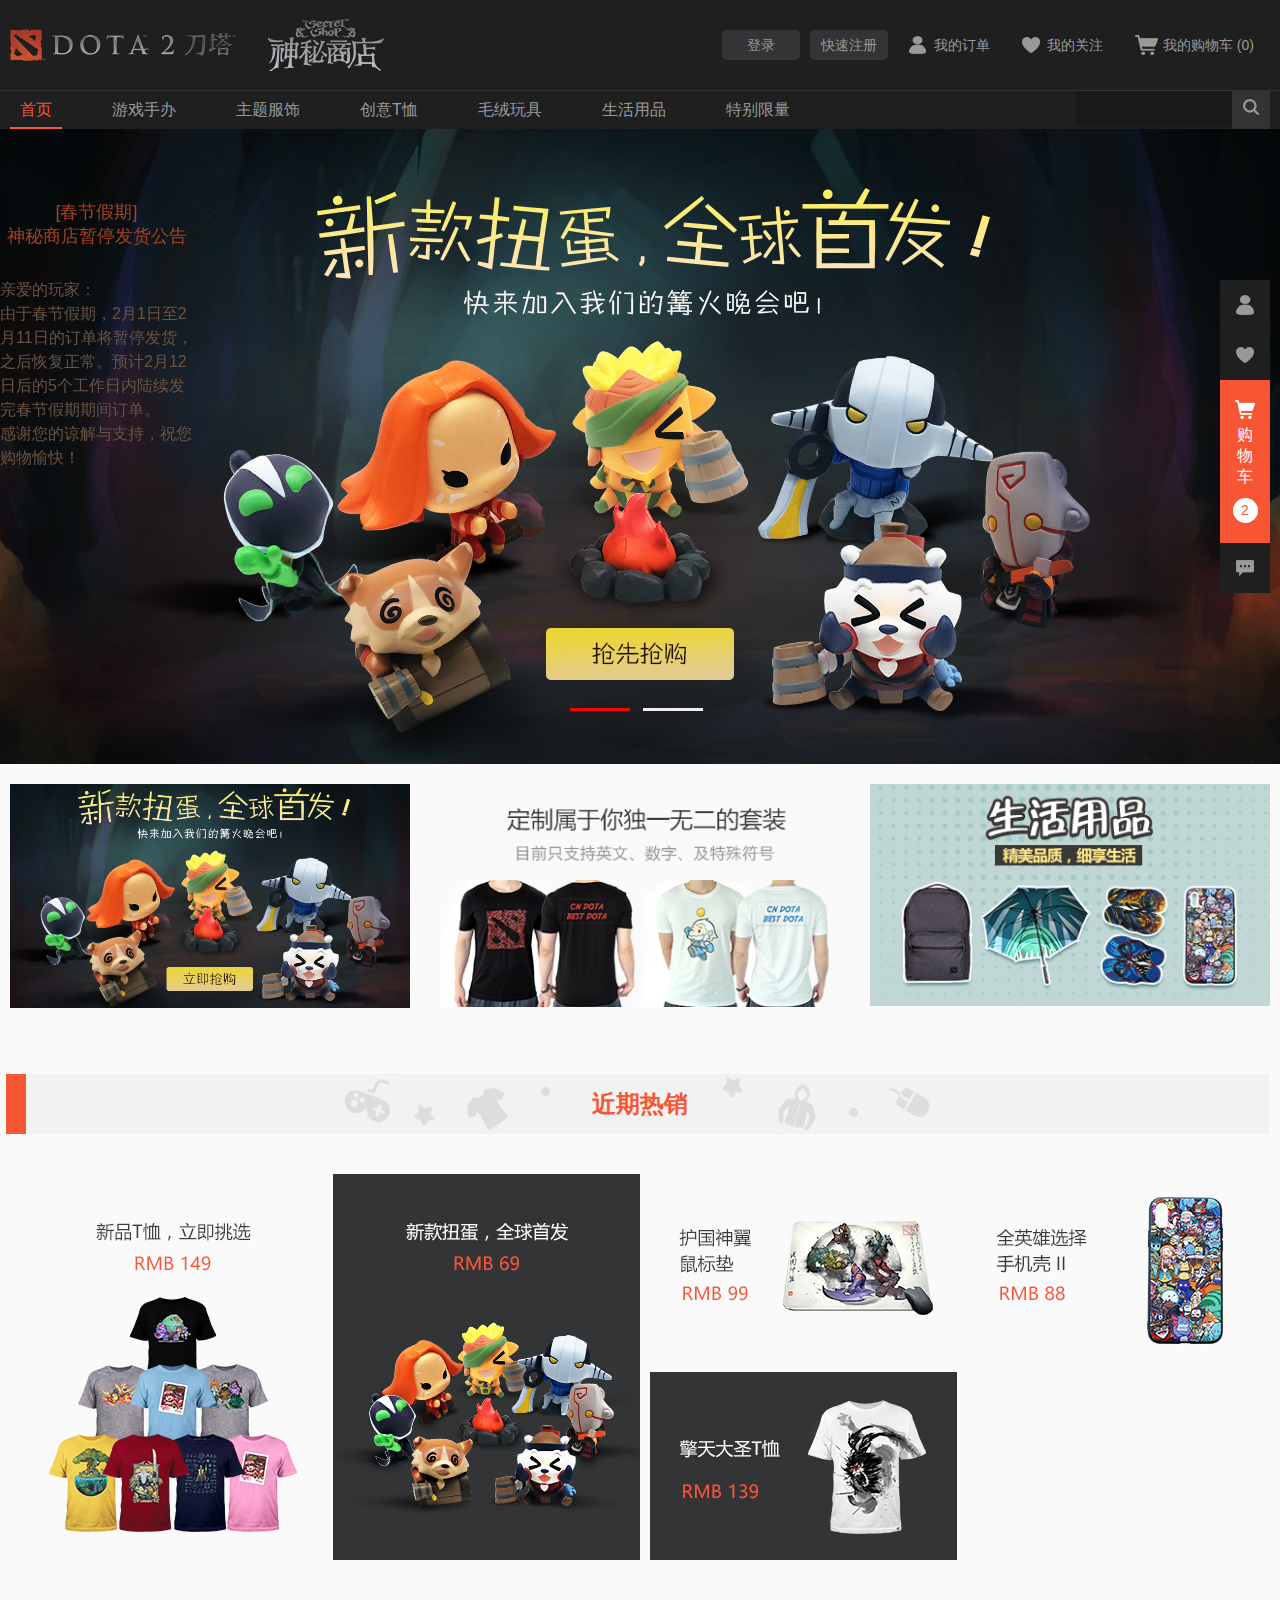
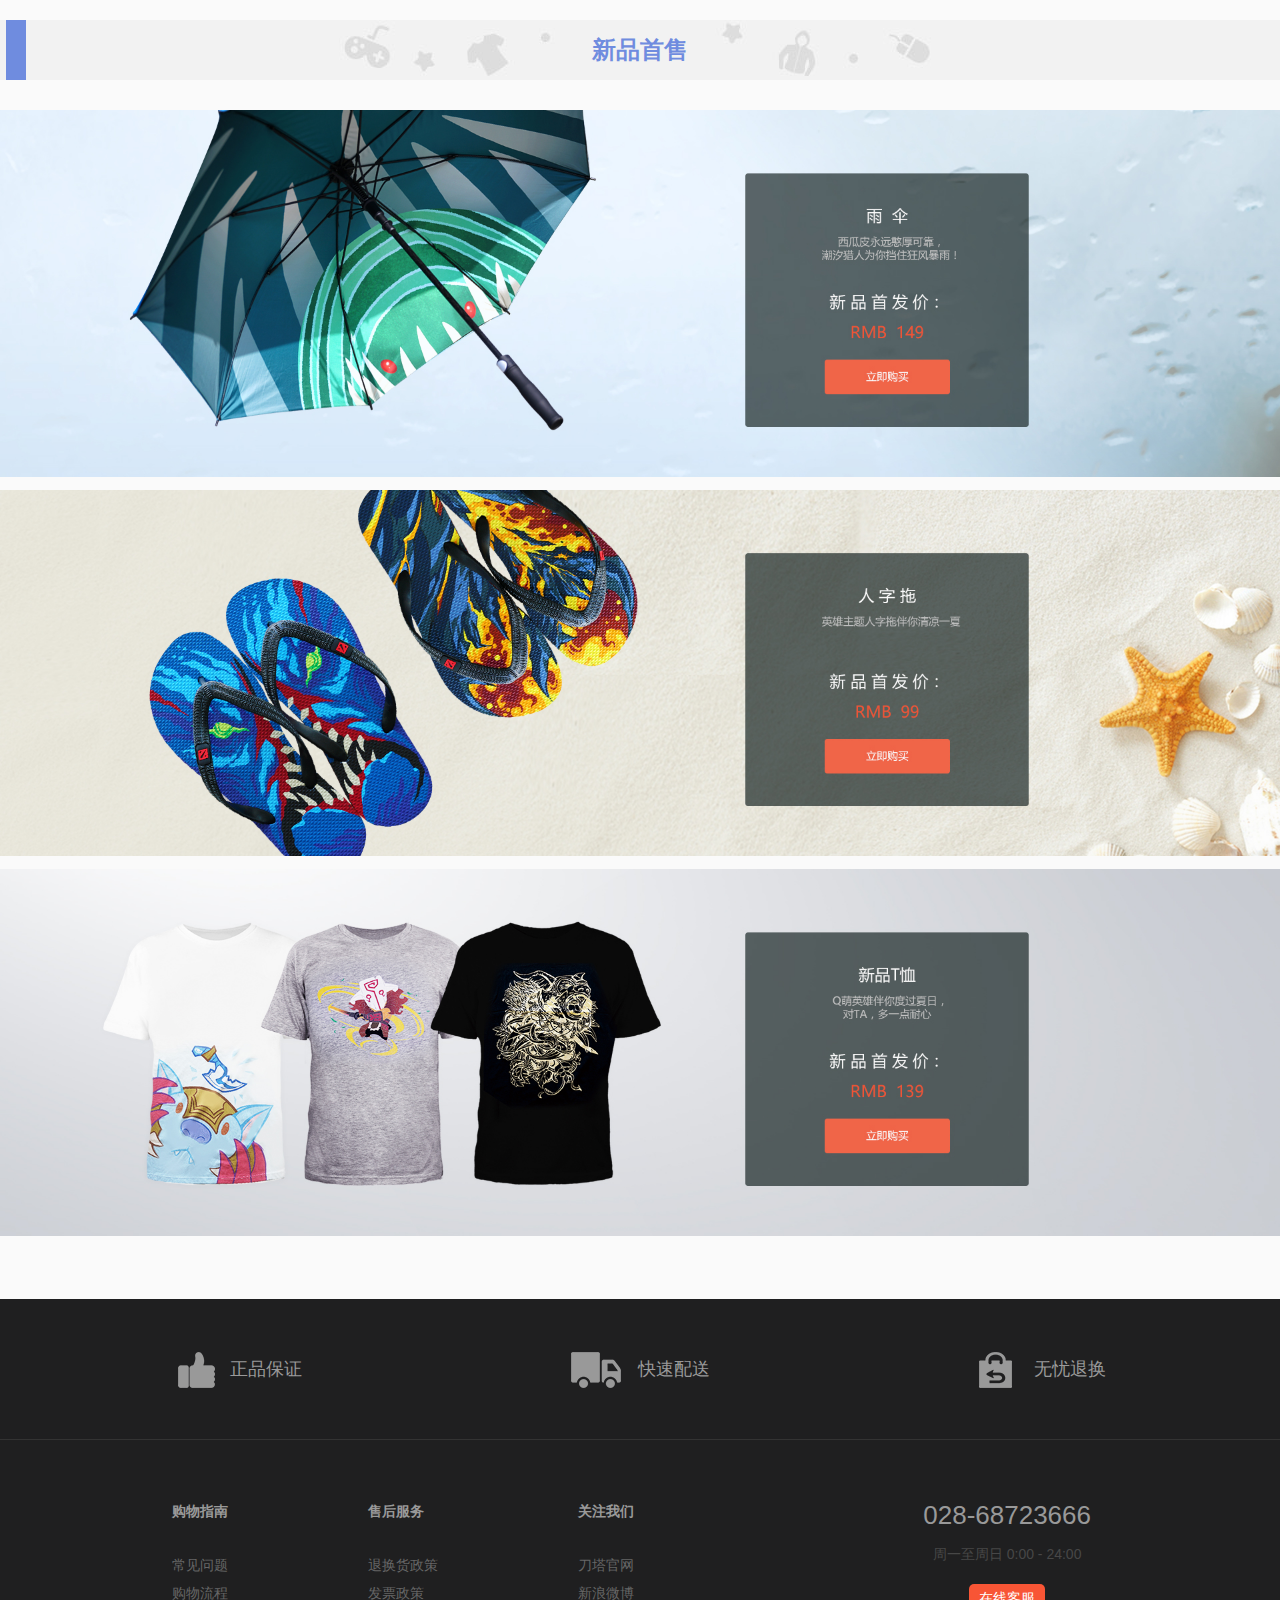
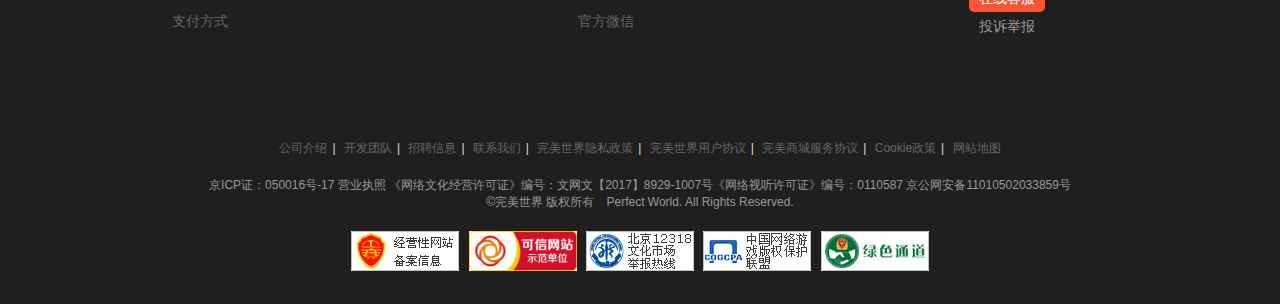
==== commit 1f2cea1d: "Merge branch 'master' of github.com:abc3110/dota2" ====
--- a/header.html
+++ b/header.html
@@ -4,7 +4,8 @@
     <meta charset="UTF-8">
     <meta name="viewport" content="width=device-width, initial-scale=1.0">
     <meta http-equiv="X-UA-Compatible" content="ie=edge">
-    <title>Document</title>
+    <meta name="author" content="Design:Yimei.Xu;Web Layout:Jiangbo.Yuan">
+    <title>首页</title>
     <link rel="stylesheet" href="css/dota2_base.css">
     <link rel="stylesheet" href="css/header.css">
 </head>
@@ -106,6 +107,29 @@
                 <a href="#"><img src="img/index/rx05.jpg" alt=""></a>
             </div>
         </div>
+        <div class="first-sale">
+            <div class="title-bg"> 
+                <div class="title">新品首售</div>
+            </div>
+            <ul>
+                <li><a href="#"><img src="img/index/new01.jpg"></a></li>
+                <li><a href="#"><img src="img/index/new02.jpg"></a></li>
+                <li><a href="#"><img src="img/index/new03.jpg"></a></li>
+            </ul>
+        </div>
+    </div>
+    <!--左侧悬浮提示框-->
+    <div class="float-left-prompt">
+        <a href="javascript:;" class="close"></a>
+        <div class="prompt-title">
+            [春节假期]<br>
+            神秘商店暂停发货公告
+        </div>
+        <div class="prompt-content">
+            亲爱的玩家：<br>
+            由于春节假期，2月1日至2月11日的订单将暂停发货，之后恢复正常。预计2月12日后的5个工作日内陆续发完春节假期期间订单。<br>
+            感谢您的谅解与支持，祝您购物愉快！          
+        </div>
     </div>
     <!--页脚-->
     <footer class="footer">
@@ -156,9 +180,31 @@
             <div class="contact-info">
                 <h3>028-68723666</h3>
                 <p>周一至周日 0:00 - 24:00</p>
-                <a href="#">在线客服</a>
-                <a href="#">投诉举报</a>
-            </div>
+                <div><a href="#" class="kf">在线客服</a></div>
+                <div><a href="#">投诉举报</a></div>
+            </div>
+        </div>
+        <div class="bottom-outer">
+            <p>
+                <a href="#">公司介绍</a><span>|</span>
+                <a href="#">开发团队</a><span>|</span>
+                <a href="#">招聘信息</a><span>|</span>
+                <a href="#">联系我们</a><span>|</span>
+                <a href="#">完美世界隐私政策</a><span>|</span>
+                <a href="#">完美世界用户协议</a><span>|</span>
+                <a href="#">完美商城服务协议</a><span>|</span>
+                <a href="#">Cookie政策</a><span>|</span>
+                <a href="#">网站地图</a>
+            </p>
+            <p>京ICP证：050016号-17 营业执照 《网络文化经营许可证》编号：文网文【2017】8929-1007号《网络视听许可证》编号：0110587 京公网安备11010502033859号<br>
+                ©完美世界 版权所有　Perfect World. All Rights Reserved.</p>
+            <p>
+                <a href="#"><img src="img/index/copyright01.jpg"></a>
+                <a href="#"><img src="img/index/copyright02.jpg"></a>
+                <a href="#"><img src="img/index/copyright03.jpg"></a>
+                <a href="#"><img src="img/index/copyright04.jpg"></a>
+                <a href="#"><img src="img/index/copyright05.jpg"></a>
+            </p>
         </div>
     </footer>
     <script src="./js/jquery-1.11.3.js"></script>
--- a/css/header.css
+++ b/css/header.css
@@ -318,7 +318,7 @@
     margin:60px auto 0;
     overflow: hidden;
 }
-.hot-products .title{
+.title{
     text-align:center;
     font-size:24px;
     font-weight: bold;
@@ -329,7 +329,7 @@
     position: relative;
     margin-bottom:30px;
 }
-.hot-products .title::before{
+.title::before{
     content:"";
     display:block;
     width:20px;
@@ -347,20 +347,79 @@
     margin-left:10px;
     margin-top:10px;
 }
-
+.hot-products .products img:hover{
+    transform:scale(1.02);
+}
+/***************新品首售栏************/
+.first-sale{
+    margin: 60px 0px;
+}
+.first-sale .title-bg{
+    width:100%;
+    background-color:#f2f2f2;
+}
+.first-sale .title{
+    width:1268px;
+    color:#6f8cdf;
+    margin:0 auto 30px;
+}
+.first-sale .title::before{
+    background-color:#6f8cdf;
+}
+.first-sale li{
+    margin:10px auto 0;
+}
+.first-sale img{
+    width:100%;
+}
+/**************左侧悬浮框*********/
+.float-left-prompt{
+    width:193px;
+    height:292px;
+    position:fixed;
+    top:200px;
+    left:0;
+<<<<<<< HEAD
+    padding:50px 20px;
+=======
+    padding:50px 24px;
+>>>>>>> d568ab1d977b32f2f873fb5dad2e68cc8cf364d5
+    background:url(../img/index/bull_bg.png) no-repeat center top;
+}
+.float-left-prompt .close{
+    width:33px;
+    height:33px;
+    background:url("../img/index/left-float-close.png") no-repeat;
+    position: absolute;
+    top:0;
+    right:-33px;
+}
+.float-left-prompt .prompt-title{
+    font-size:18px;
+    line-height:24px;
+    color:#a94020;
+    text-align:center;
+    margin-bottom:30px;
+}
+.float-left-prompt .prompt-content{
+    font-size:16px;
+    line-height:24px;
+    color:#695343;
+}
 /**************footer*********/
 .footer{
     width:100%;
     background-color:#1f1f20;
     overflow: hidden;
 }
-/***两部分：第一部分*******/
+/***三部分：第一部分*******/
 .top-outer{
     width:100%;
     height:100px;
     border-bottom:1px solid #333;
     padding:20px 0;
 }
+.top-outer
 .top-inner{
     width:1200px;
     margin:0 auto;
@@ -378,7 +437,7 @@
     margin-right:10px;
     vertical-align: middle;
 }
-/***两部分：第二部分********/
+/***三部分：第二部分********/
 .middle-outer{
     width:1200px;
     margin:60px auto 100px;
@@ -422,9 +481,47 @@
     margin-bottom: 15px;
 }
 .contact-info p{
-    margin-bottom:15px;
+    margin-bottom:20px;
+}
+.content-info div{
+    text-align:center;
 }
 .contact-info a{
-    display: block;
-    color:#999;
-}
+    display: inline-block;
+    color:#999;
+    height:2em;
+    line-height:2em;
+    padding:0 10px;
+    border-radius: 5px;   
+}
+.contact-info a.kf{
+    background-color:#f85535;
+    color:#fff;
+}
+.contact-info a:hover{
+    text-decoration: underline;
+}
+/*三部分：第三部分*/
+.bottom-outer{
+    width:1200px;
+    margin:25px auto 30px;
+    text-align:center;
+}
+.bottom-outer p:first-child span{
+    margin-left:5px;
+    margin-right:5px;
+    color:#ddd;
+}
+.bottom-outer a{
+    color:#666;
+}
+.bottom-outer a:hover{
+    color:#e90404;
+}
+.bottom-outer p:first-child+p{
+    margin:20px 0;
+    color:#999;
+}
+.bottom-outer p:last-child a{
+    margin:0 3px;
+}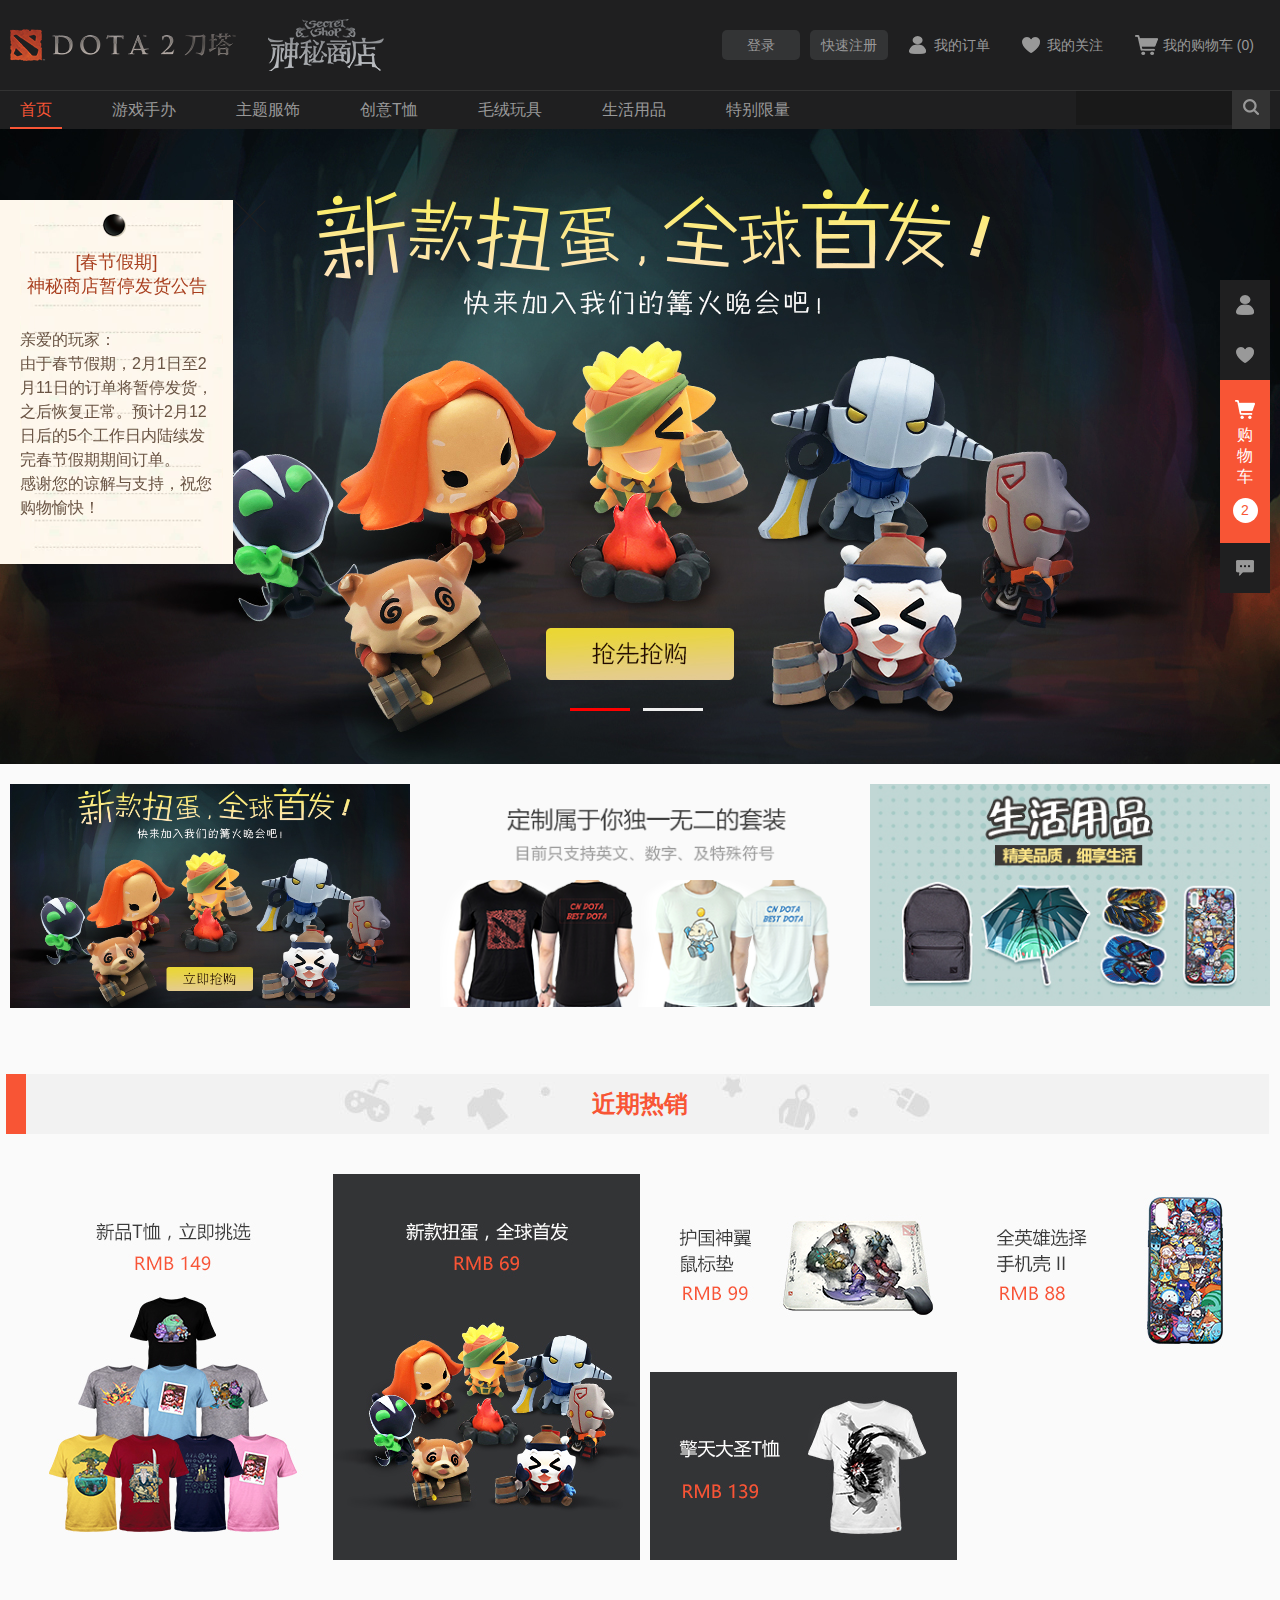
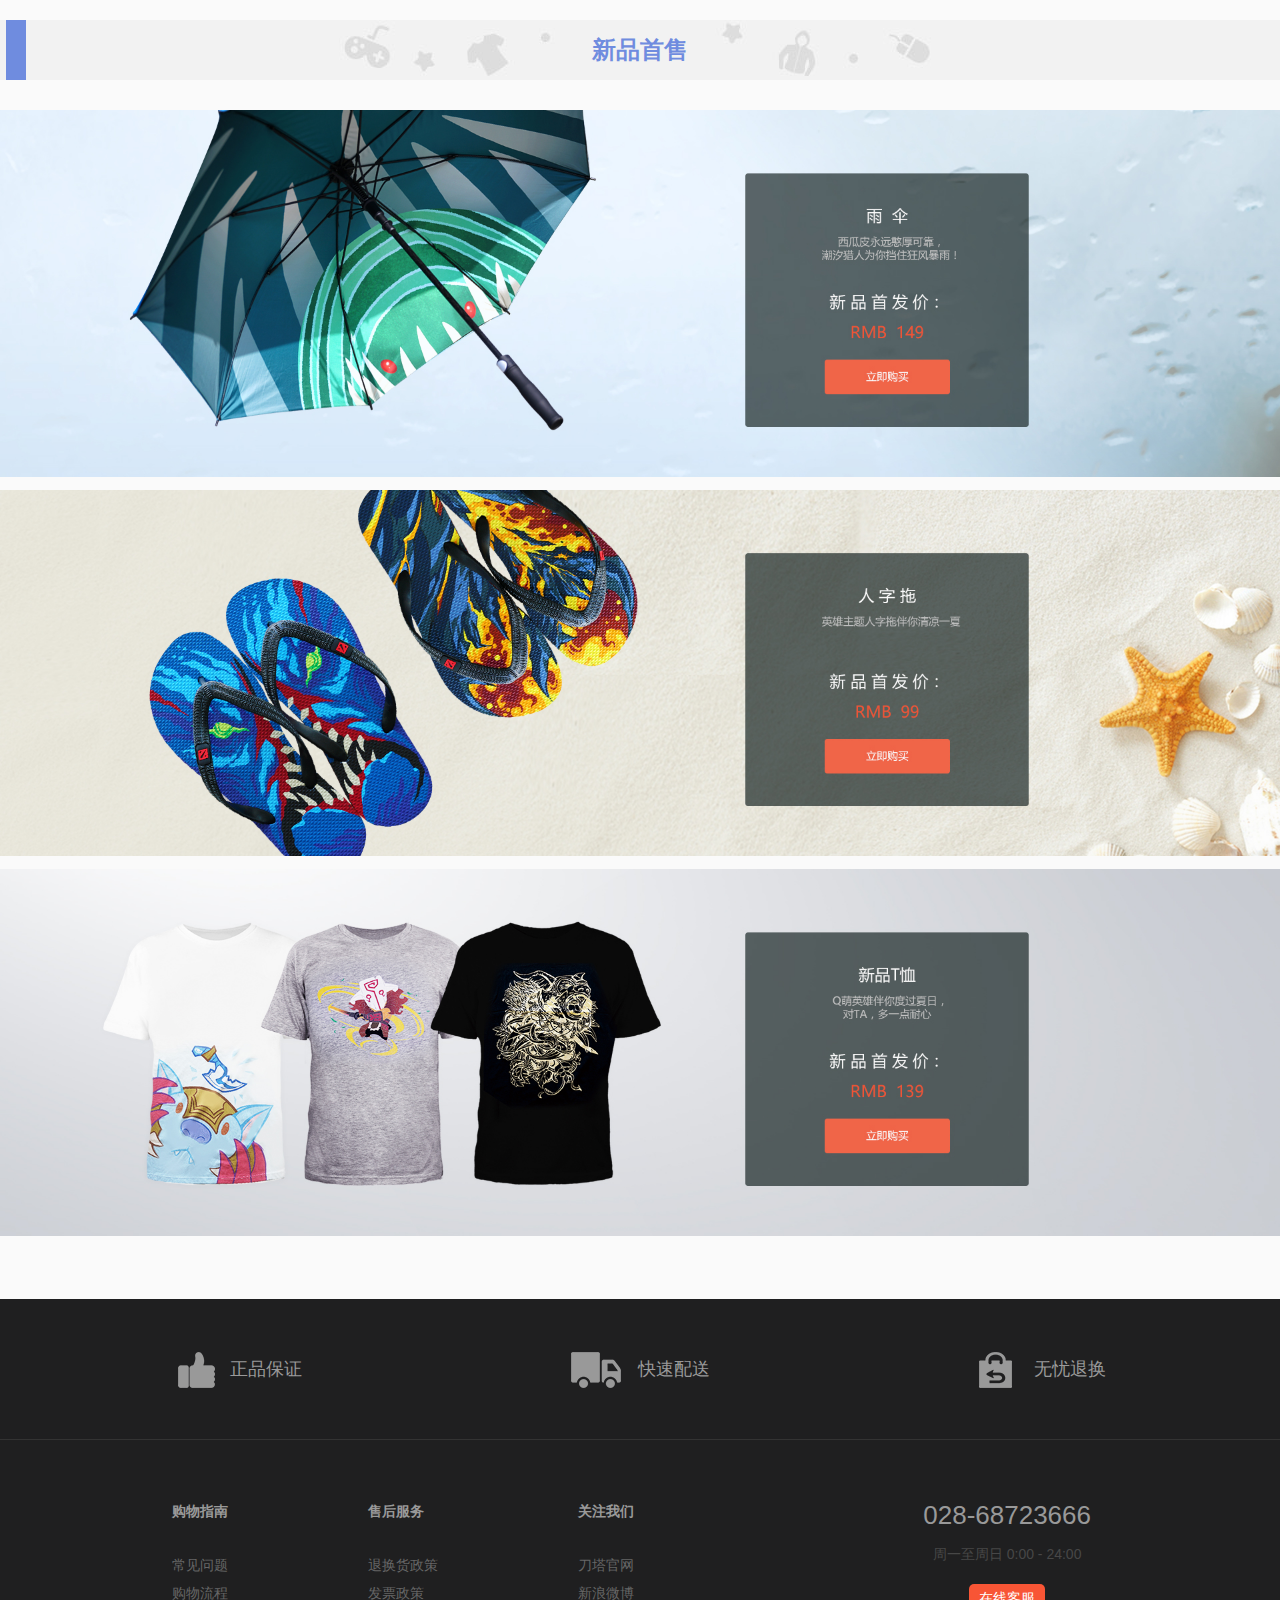
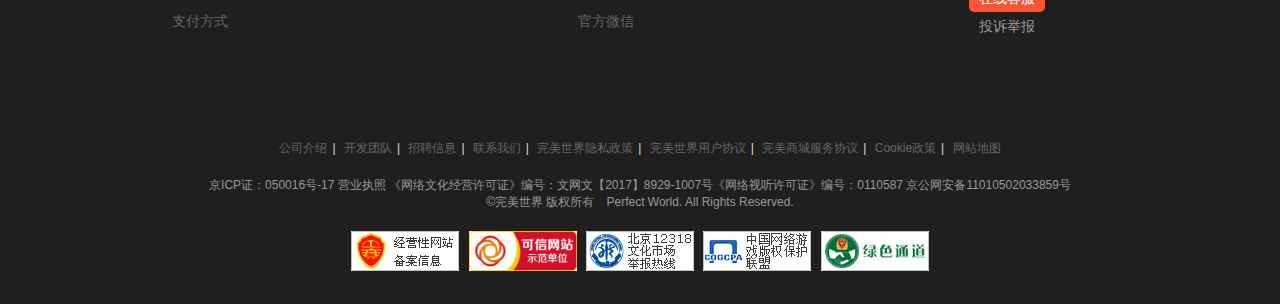
==== commit 7d50e19b: "添加链接，编写商品详情页" ====
--- a/header.html
+++ b/header.html
@@ -38,7 +38,7 @@
             </div>
             <div class="wrap_dota2-top-nav">
                 <a href="/" class="on">首页</a>
-                <a href="#">游戏手办</a>
+                <a href="game.html">游戏手办</a>
                 <a href="#">主题服饰</a>
                 <a href="#">创意T恤</a>
                 <a href="/product/list?cid=2">毛绒玩具</a>
--- a/css/header.css
+++ b/css/header.css
@@ -379,11 +379,7 @@
     position:fixed;
     top:200px;
     left:0;
-<<<<<<< HEAD
     padding:50px 20px;
-=======
-    padding:50px 24px;
->>>>>>> d568ab1d977b32f2f873fb5dad2e68cc8cf364d5
     background:url(../img/index/bull_bg.png) no-repeat center top;
 }
 .float-left-prompt .close{
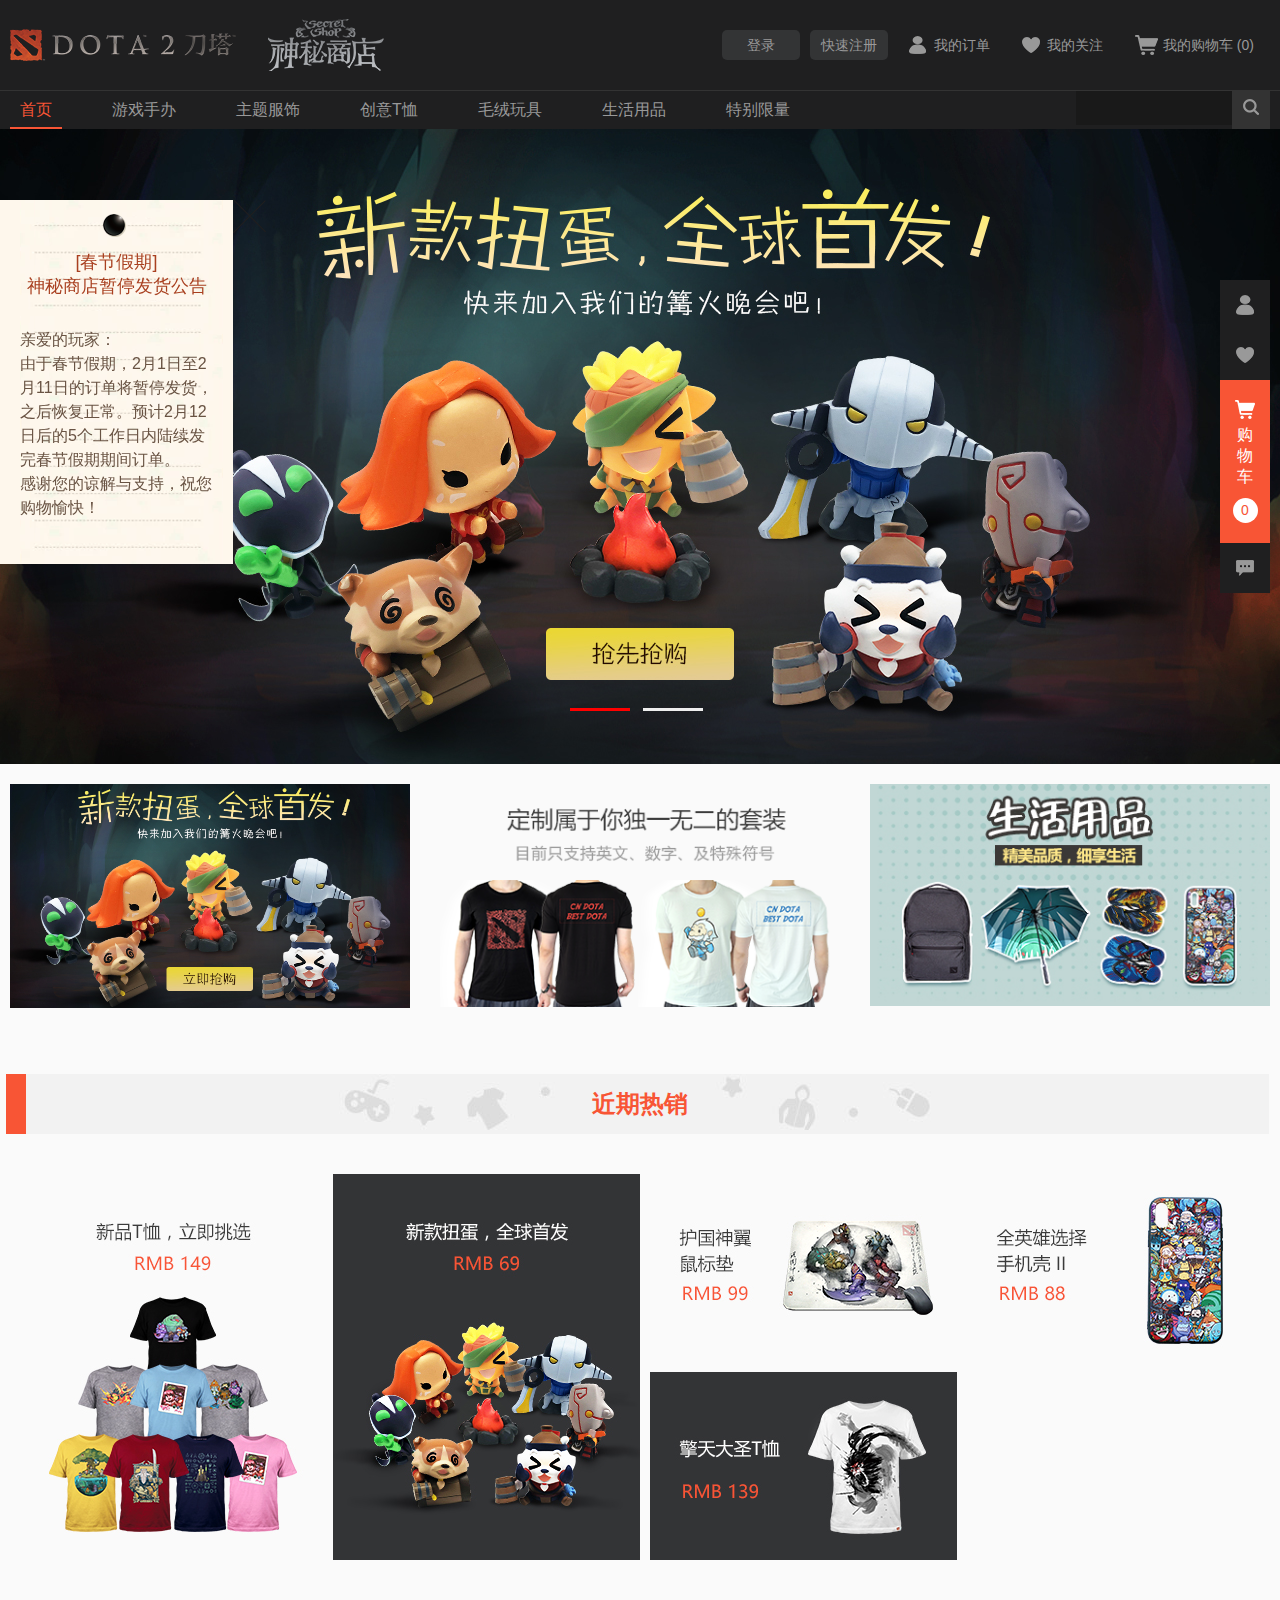
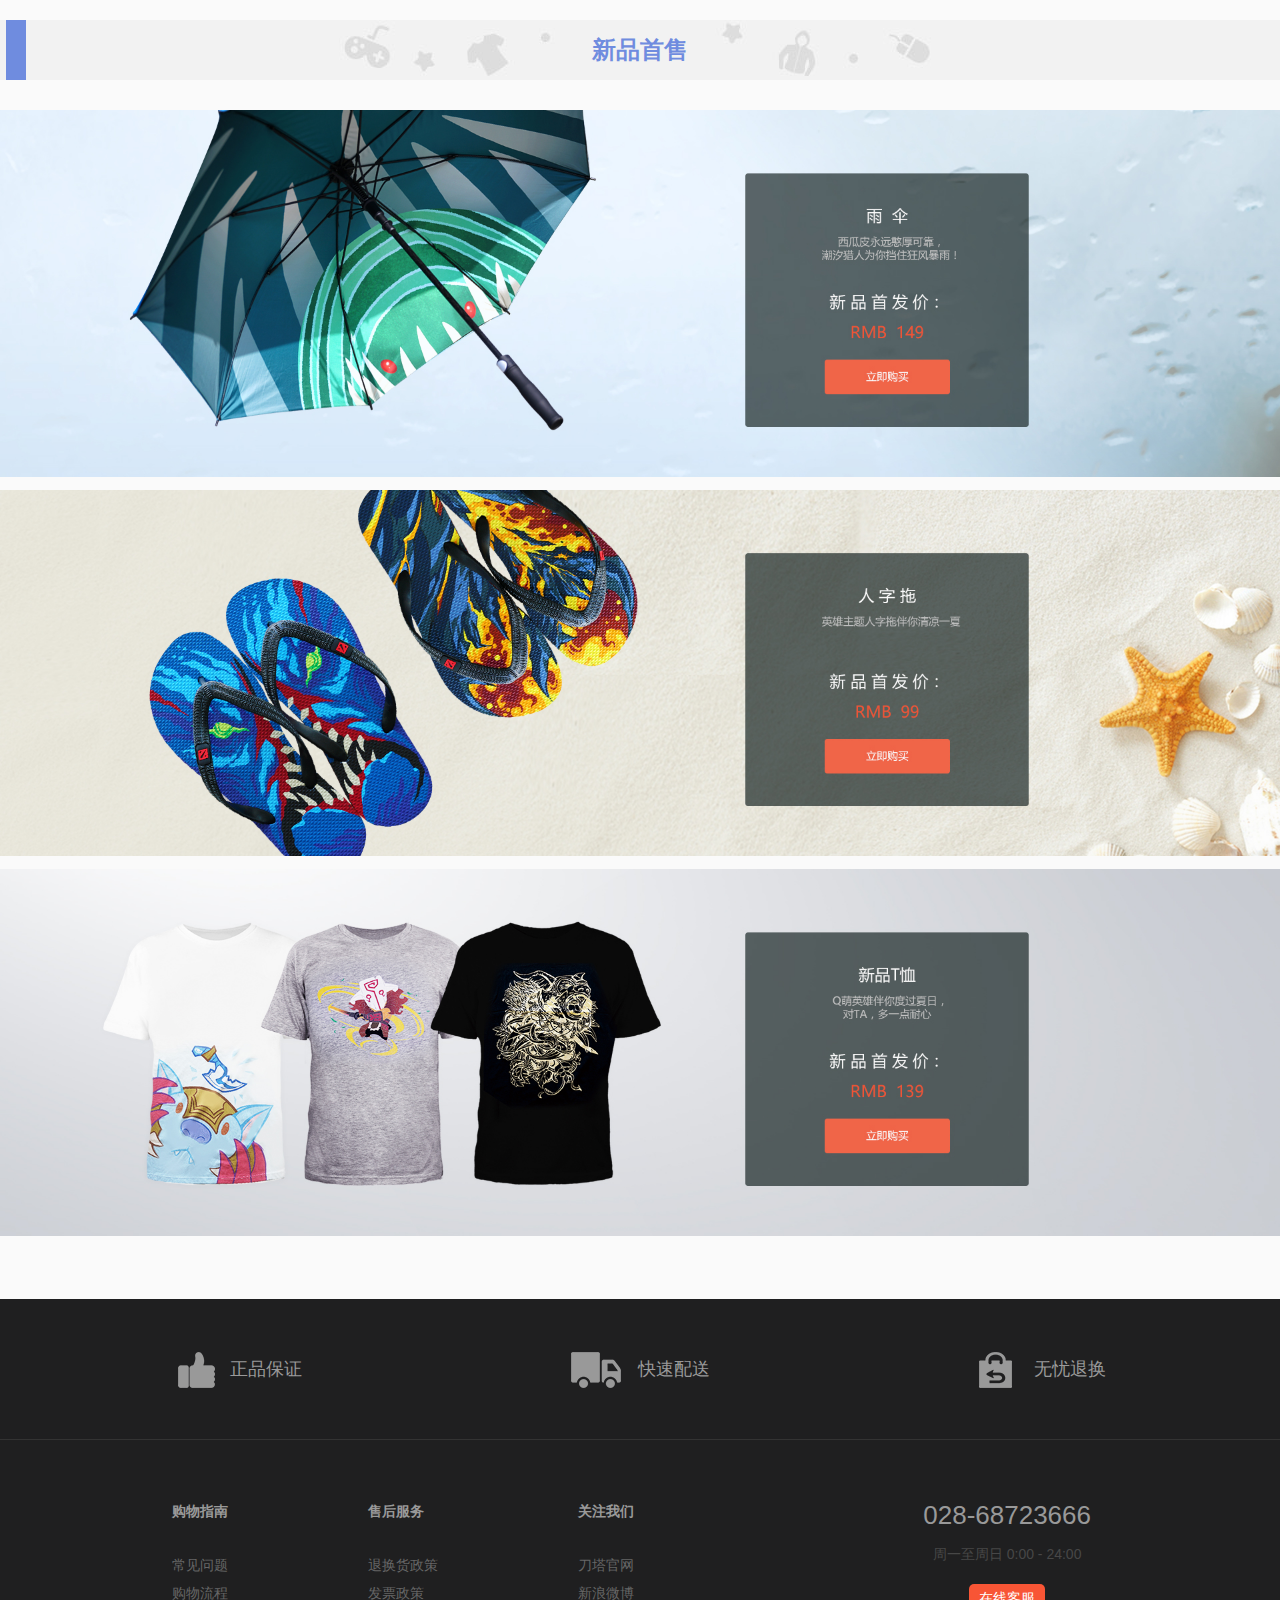
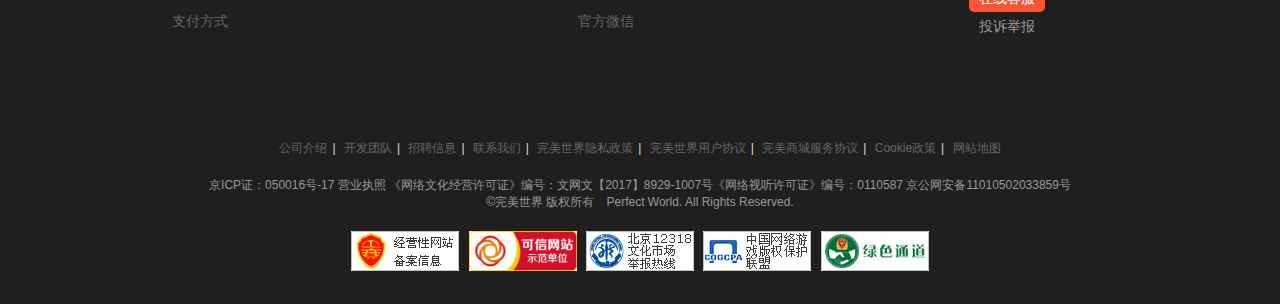
==== commit 5afb1f4f: "头部我的购物车，购物车列表页制作" ====
--- a/header.html
+++ b/header.html
@@ -30,10 +30,31 @@
                     </span>
                     <a href="/user/order" class="myorder needLogin" target="_blank">我的订单</a>
                     <a href="/user/order" class="myfavorite needLogin" target="_blank">我的关注</a>
-                    <a href="/user/order" class="mycart top_cart_btn" target="_blank">我的购物车 (<span class="cartNum">0</span>)</a>
+                    <a href="shopcart.html" class="mycart top_cart_btn" target="_blank">我的购物车 (<span class="cartNum">0</span>)</a>
                 </div>
                 <div class="mycart-list top_cart_list">
-                    <p class="default">购物车里暂无商品</p>
+                    <p class="default" style="display:none">购物车里暂无商品</p>
+                    <div class="product-list">
+                        <ul>
+                            <li data-pid="1">
+                                <img src="img/index/header/pro01.jpg" alt="">
+                                <span class="pname">DOTA2 - 扭蛋手办 IIDOTA2 - 扭蛋手办 II</span>
+                                <span class="price">69.00 × 1</span>
+                                <a href="product_details.html" class="link" targe="_blank"></a>
+                            </li>
+                            <li>
+                                <img src="img/index/header/pro01.jpg" alt="">
+                                <span class="pname">DOTA2 - 扭蛋手办 II</span>
+                                <span class="price">69.00 × 1</span>
+                                <a href="product_details.html" class="link" targe="_blank"></a>
+                            </li>
+                        </ul>
+                    </div>
+                    <div class="settlement">
+                        <a href="shopcart.html" target="_blank" class="go">去购物车结算</a>
+                        <p class="pro_num">共 1 件商品</p>
+                        <span class="tcart_price">￥ 69.00</span>
+                    </div>
                 </div>
             </div>
             <div class="wrap_dota2-top-nav">
@@ -53,7 +74,7 @@
         <div class="wrap_dota2-float-nav">
             <a href="/user/profile" target="_blank" title="个人中心" class="float-nav-btn float-nav-people needLogin"></a>
             <a href="/user/fav" target="_blank" title="我的关注" class="float-nav-btn float-nav-heart needLogin"></a>
-            <a href="/cart/" target="_blank" class="float-nav-shop-btn">
+            <a href="shopcart.html" target="_blank" class="float-nav-shop-btn">
                 购<br>物<br>车<span class="cartNum">2</span>
             </a>
             <a href="#" title="在线客服" class="float-nav-btn float-nav-talk needLogin"></a>
--- a/css/dota2_base.css
+++ b/css/dota2_base.css
@@ -35,4 +35,13 @@
 font,em{
     font-size:normal;
     font-family:\5b8b\4f53;
+}
+.cf::before,cf::after{
+    content:".";
+    display: block;
+    height:0;
+    visibility: hidden;
+}
+.cf::after{
+    clear: both;
 }--- a/css/header.css
+++ b/css/header.css
@@ -120,6 +120,64 @@
     line-height:100px;
     color:#999;
 }
+.mycart-list .product-list ul{
+    margin:0px 24px;
+    color:#ccc;
+}
+.mycart-list li{
+    border-bottom:1px solid #424242;
+    padding:15px 0;
+    overflow:hidden;
+    position: relative;
+}
+.mycart-list li img{
+    float:left;
+    margin-left:1px;
+    width:50px;
+    height:50px;
+}
+.mycart-list li span{
+    display: inline-block;
+    width:70px;
+}
+.mycart-list li>.pname{
+    margin-left:11px;
+    margin-right: 20px;
+    width:130px;
+    white-space: nowrap;
+    text-overflow: ellipsis;
+    vertical-align: -3px;
+    overflow:hidden;
+}
+.mycart-list .link{
+    position: absolute;
+    top:0;
+    left:0;
+    bottom:0;
+    right:0;
+}
+.mycart-list .settlement{
+    margin:24px;
+}
+.mycart-list .settlement>a{
+    float:right;
+    width:130px;
+    height:38px;
+    line-height:38px;
+    text-align:center;
+    color:#fff;
+    font-size:14px;
+    background-color:#f85535;
+    border-radius:5px;
+    margin-top:5px;
+}
+.mycart-list .tcart_price{
+    font-size:24px;
+    color:#f85535;
+}
+.mycart-list .pro_num{
+    color:#ccc;
+}
 /********1.2 底部导航部分*/
 .wrap_dota2-top-nav{
     width:1260px;
